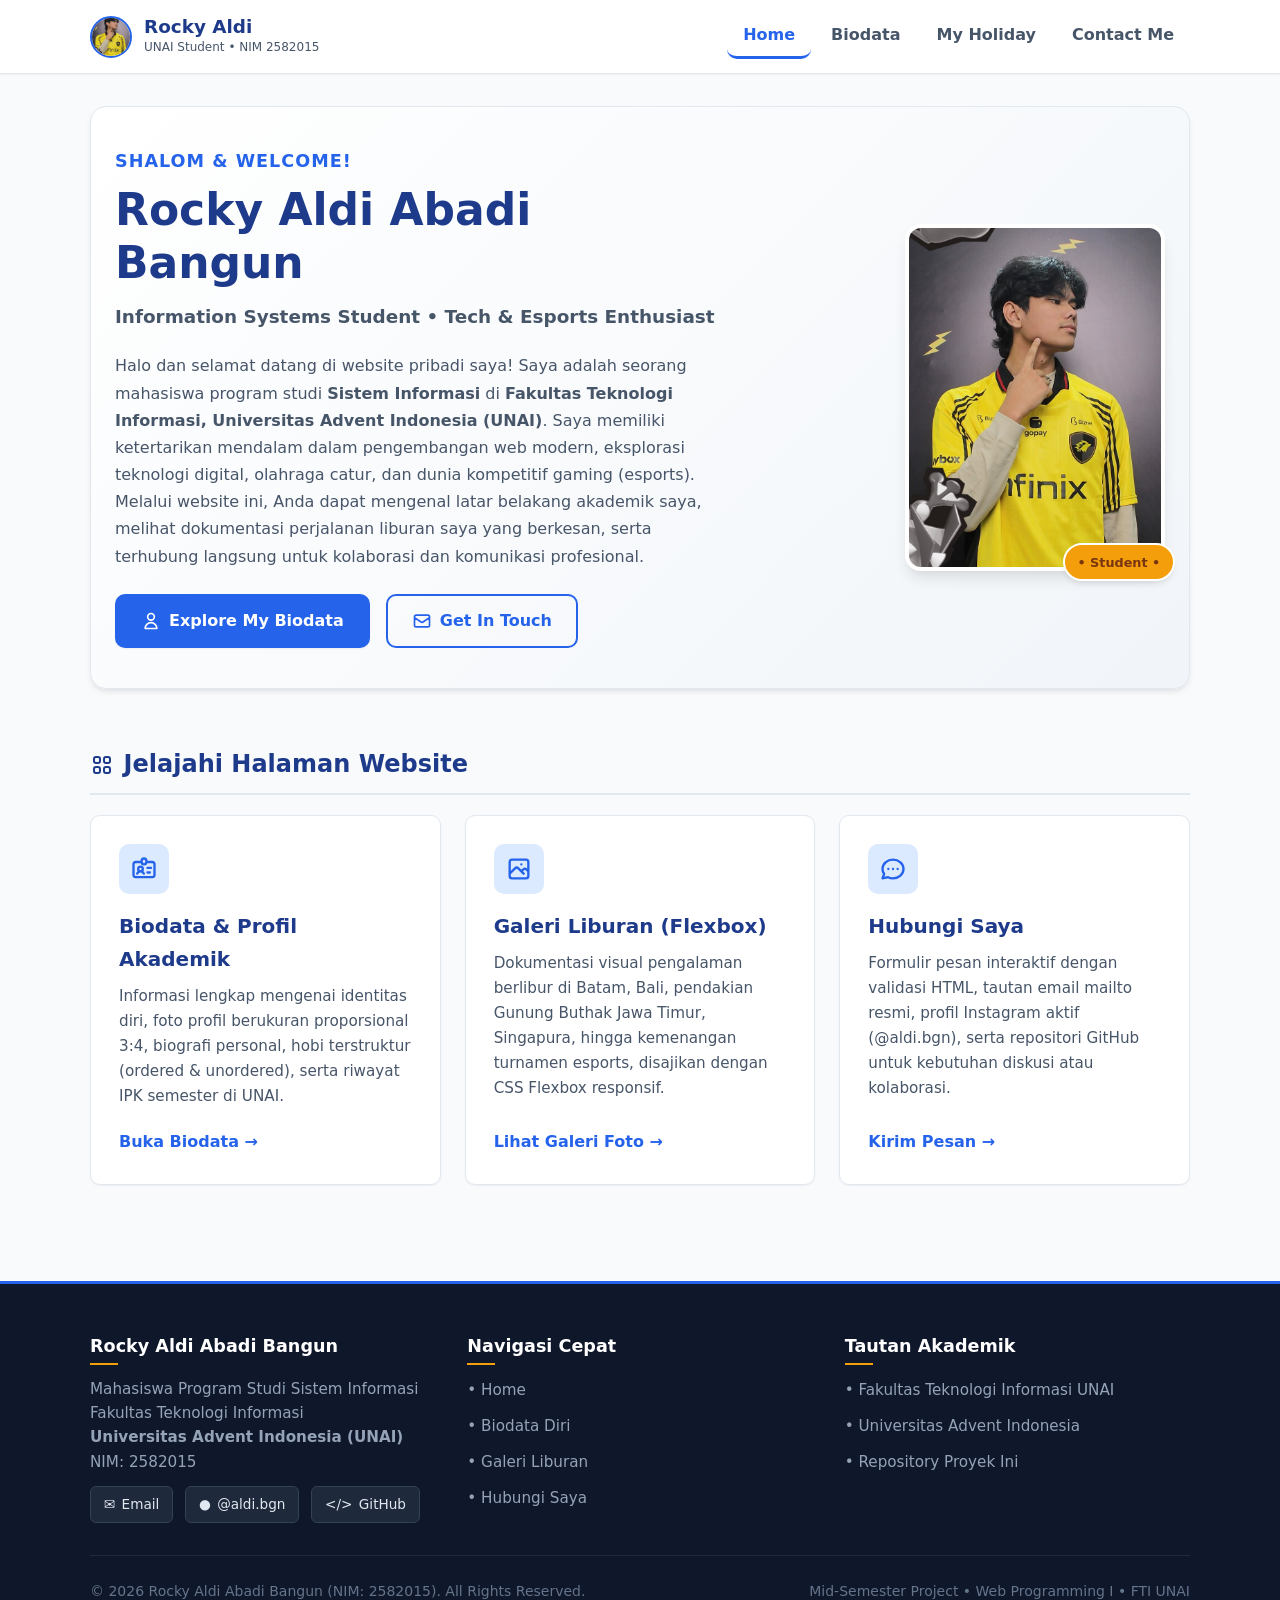
==== index.html @ b6abd3e4 "Complete Personal Responsive Website Mid-Semester Project" ====
<!DOCTYPE html>
<html lang="id">
<head>
  <meta charset="UTF-8">
  <meta name="viewport" content="width=device-width, initial-scale=1.0">
  <meta name="description" content="Personal Responsive Website of Rocky Aldi Abadi Bangun - Information Systems Student at Universitas Advent Indonesia (UNAI).">
  <meta name="author" content="Rocky Aldi Abadi Bangun">
  <title>Home | Rocky Aldi Abadi Bangun - Personal Website</title>
  <link rel="stylesheet" href="style.css">
</head>
<body>

  <!-- ======================================================================
       SITE HEADER & NAVIGATION (Consistent across all pages)
       ====================================================================== -->
  <header class="site-header">
    <div class="container header-inner">
      <a href="index.html" class="site-logo">
        <img src="images/profile.jpg" alt="Rocky Aldi Avatar" class="logo-avatar">
        <div class="logo-text">
          <span class="logo-name">Rocky Aldi</span>
          <span class="logo-tag">UNAI Student &bull; NIM 2582015</span>
        </div>
      </a>

      <!-- Mobile Navigation Hamburger Toggle -->
      <input type="checkbox" id="nav-toggle" class="nav-toggle-checkbox" aria-label="Toggle Navigation">
      <label for="nav-toggle" class="nav-toggle-label">
        <span></span>
        <span></span>
        <span></span>
      </label>

      <!-- Navigation Links -->
      <nav class="site-nav" aria-label="Main Navigation">
        <ul class="nav-list">
          <li><a href="index.html" class="nav-link active" aria-current="page">Home</a></li>
          <li><a href="biodata.html" class="nav-link">Biodata</a></li>
          <li><a href="myHoliday.html" class="nav-link">My Holiday</a></li>
          <li><a href="contact.html" class="nav-link">Contact Me</a></li>
        </ul>
      </nav>
    </div>
  </header>

  <!-- ======================================================================
       MAIN CONTENT: HOME PAGE
       ====================================================================== -->
  <main class="container">

    <!-- HERO SECTION -->
    <section class="hero-section" aria-label="Personal Introduction">
      <div class="hero-inner">
        
        <div class="hero-content">
          <p class="hero-greeting">Shalom &amp; Welcome!</p>
          <h1 class="hero-name">Rocky Aldi Abadi Bangun</h1>
          <p class="hero-subtitle">Information Systems Student &bull; Tech &amp; Esports Enthusiast</p>
          <p class="hero-desc">
            Halo dan selamat datang di website pribadi saya! Saya adalah seorang mahasiswa program studi
            <strong>Sistem Informasi</strong> di <strong>Fakultas Teknologi Informasi, Universitas Advent Indonesia (UNAI)</strong>. 
            Saya memiliki ketertarikan mendalam dalam pengembangan web modern, eksplorasi teknologi digital, 
            olahraga catur, dan dunia kompetitif gaming (esports). Melalui website ini, Anda dapat mengenal latar belakang akademik saya, 
            melihat dokumentasi perjalanan liburan saya yang berkesan, serta terhubung langsung untuk kolaborasi dan komunikasi profesional.
          </p>

          <!-- Call to Action Buttons -->
          <div class="btn-group">
            <a href="biodata.html" class="btn btn-primary">
              <svg width="20" height="20" fill="none" stroke="currentColor" viewBox="0 0 24 24" aria-hidden="true">
                <path stroke-linecap="round" stroke-linejoin="round" stroke-width="2" d="M16 7a4 4 0 11-8 0 4 4 0 018 0zM12 14a7 7 0 00-7 7h14a7 7 0 00-7-7z"></path>
              </svg>
              Explore My Biodata
            </a>
            <a href="contact.html" class="btn btn-secondary">
              <svg width="20" height="20" fill="none" stroke="currentColor" viewBox="0 0 24 24" aria-hidden="true">
                <path stroke-linecap="round" stroke-linejoin="round" stroke-width="2" d="M3 8l7.89 5.26a2 2 0 002.22 0L21 8M5 19h14a2 2 0 002-2V7a2 2 0 00-2-2H5a2 2 0 00-2 2v10a2 2 0 002 2z"></path>
              </svg>
              Get In Touch
            </a>
          </div>
        </div>

        <div class="hero-image-wrapper">
          <img src="images/profile.jpg" alt="Photograph of Rocky Aldi Abadi Bangun" class="hero-img">
          <span class="hero-badge-float">&bull; Student &bull;</span>
        </div>

      </div>
    </section>

    <!-- WEBSITE HIGHLIGHTS / EXPLORATION CARDS -->
    <section class="home-features" aria-label="Explore Website Sections">
      <h2 class="section-title">
        <svg width="24" height="24" fill="none" stroke="currentColor" viewBox="0 0 24 24" aria-hidden="true">
          <path stroke-linecap="round" stroke-linejoin="round" stroke-width="2" d="M4 6a2 2 0 012-2h2a2 2 0 012 2v2a2 2 0 01-2 2H6a2 2 0 01-2-2V6zM14 6a2 2 0 012-2h2a2 2 0 012 2v2a2 2 0 01-2 2h-2a2 2 0 01-2-2V6zM4 16a2 2 0 012-2h2a2 2 0 012 2v2a2 2 0 01-2 2H6a2 2 0 01-2-2v-2zM14 16a2 2 0 012-2h2a2 2 0 012 2v2a2 2 0 01-2 2h-2a2 2 0 01-2-2v-2z"></path>
        </svg>
        Jelajahi Halaman Website
      </h2>

      <div class="feature-grid">

        <!-- Card 1: Biodata -->
        <article class="feature-card">
          <div class="feature-icon" aria-hidden="true">
            <svg width="28" height="28" fill="none" stroke="currentColor" viewBox="0 0 24 24">
              <path stroke-linecap="round" stroke-linejoin="round" stroke-width="2" d="M10 6H5a2 2 0 00-2 2v9a2 2 0 002 2h14a2 2 0 002-2V8a2 2 0 00-2-2h-5m-4 0V5a2 2 0 114 0v1m-4 0a2 2 0 104 0m-5 8a2 2 0 100-4 2 2 0 000 4zm0 0c1.306 0 2.417.835 2.83 2M9 14a3.001 3.001 0 00-2.83 2M15 11h3m-3 4h2"></path>
            </svg>
          </div>
          <h3>Biodata &amp; Profil Akademik</h3>
          <p>
            Informasi lengkap mengenai identitas diri, foto profil berukuran proporsional 3:4, biografi personal,
            hobi terstruktur (ordered &amp; unordered), serta riwayat IPK semester di UNAI.
          </p>
          <a href="biodata.html" class="feature-link">
            Buka Biodata &rarr;
          </a>
        </article>

        <!-- Card 2: My Holiday -->
        <article class="feature-card">
          <div class="feature-icon" aria-hidden="true">
            <svg width="28" height="28" fill="none" stroke="currentColor" viewBox="0 0 24 24">
              <path stroke-linecap="round" stroke-linejoin="round" stroke-width="2" d="M4 16l4.586-4.586a2 2 0 012.828 0L16 16m-2-2l1.586-1.586a2 2 0 012.828 0L20 14m-6-6h.01M6 20h12a2 2 0 002-2V6a2 2 0 00-2-2H6a2 2 0 00-2 2v12a2 2 0 002 2z"></path>
            </svg>
          </div>
          <h3>Galeri Liburan (Flexbox)</h3>
          <p>
            Dokumentasi visual pengalaman berlibur di Batam, Bali, pendakian Gunung Buthak Jawa Timur, Singapura, hingga kemenangan turnamen esports, disajikan dengan CSS Flexbox responsif.
          </p>
          <a href="myHoliday.html" class="feature-link">
            Lihat Galeri Foto &rarr;
          </a>
        </article>

        <!-- Card 3: Contact Me -->
        <article class="feature-card">
          <div class="feature-icon" aria-hidden="true">
            <svg width="28" height="28" fill="none" stroke="currentColor" viewBox="0 0 24 24">
              <path stroke-linecap="round" stroke-linejoin="round" stroke-width="2" d="M8 12h.01M12 12h.01M16 12h.01M21 12c0 4.418-4.03 8-9 8a9.863 9.863 0 01-4.255-.949L3 20l1.395-3.72C3.512 15.042 3 13.574 3 12c0-4.418 4.03-8 9-8s9 3.582 9 8z"></path>
            </svg>
          </div>
          <h3>Hubungi Saya</h3>
          <p>
            Formulir pesan interaktif dengan validasi HTML, tautan email mailto resmi, profil Instagram aktif (@aldi.bgn), serta repositori GitHub untuk kebutuhan diskusi atau kolaborasi.
          </p>
          <a href="contact.html" class="feature-link">
            Kirim Pesan &rarr;
          </a>
        </article>

      </div>
    </section>

  </main>

  <!-- ======================================================================
       SITE FOOTER (Consistent across all pages)
       ====================================================================== -->
  <footer class="site-footer">
    <div class="container footer-inner">
      <div class="footer-grid">
        
        <div class="footer-col">
          <h3>Rocky Aldi Abadi Bangun</h3>
          <p>
            Mahasiswa Program Studi Sistem Informasi<br>
            Fakultas Teknologi Informasi<br>
            <strong>Universitas Advent Indonesia (UNAI)</strong><br>
            NIM: 2582015
          </p>
          <div class="footer-social-icons">
            <a href="mailto:2582015@unai.edu" class="social-badge" title="Send Email">
              <span>&#9993;</span> Email
            </a>
            <a href="https://www.instagram.com/aldi.bgn" target="_blank" rel="noopener noreferrer" class="social-badge" title="Instagram Profile">
              <span>&#9679;</span> @aldi.bgn
            </a>
            <a href="https://github.com/rockyajaokai" target="_blank" rel="noopener noreferrer" class="social-badge" title="GitHub Profile">
              <span>&lt;/&gt;</span> GitHub
            </a>
          </div>
        </div>

        <div class="footer-col">
          <h3>Navigasi Cepat</h3>
          <ul class="footer-links">
            <li><a href="index.html">&bull; Home</a></li>
            <li><a href="biodata.html">&bull; Biodata Diri</a></li>
            <li><a href="myHoliday.html">&bull; Galeri Liburan</a></li>
            <li><a href="contact.html">&bull; Hubungi Saya</a></li>
          </ul>
        </div>

        <div class="footer-col">
          <h3>Tautan Akademik</h3>
          <ul class="footer-links">
            <li><a href="https://fti.unai.edu" target="_blank" rel="noopener noreferrer">&bull; Fakultas Teknologi Informasi UNAI</a></li>
            <li><a href="https://unai.edu" target="_blank" rel="noopener noreferrer">&bull; Universitas Advent Indonesia</a></li>
            <li><a href="https://github.com/rockyajaokai/MyPersonal-Website" target="_blank" rel="noopener noreferrer">&bull; Repository Proyek Ini</a></li>
          </ul>
        </div>

      </div>

      <div class="footer-bottom">
        <p>&copy; 2026 Rocky Aldi Abadi Bangun (NIM: 2582015). All Rights Reserved.</p>
        <p>Mid-Semester Project &bull; Web Programming I &bull; FTI UNAI</p>
      </div>
    </div>
  </footer>

</body>
</html>
---- style.css ----
/* ==========================================================================
   PERSONAL RESPONSIVE WEBSITE - STYLESHEET
   Author: Rocky Aldi Abadi Bangun (NIM: 2582015)
   Institution: Fakultas Teknologi Informasi, Universitas Advent Indonesia
   Purpose: Mid-Semester Project - Web Programming I
   Architecture: Mobile-First, Semantic HTML5, Flexbox & CSS Grid
   ========================================================================== */

/* --------------------------------------------------------------------------
   1. CSS VARIABLES (DESIGN SYSTEM)
   -------------------------------------------------------------------------- */
:root {
  /* Color Palette */
  --primary-color: #1e3a8a;       /* Deep Royal Blue */
  --primary-hover: #172554;       /* Darker Blue */
  --accent-color: #2563eb;        /* Vibrant Electric Blue */
  --accent-light: #60a5fa;        /* Light Accent */
  --highlight-color: #f59e0b;     /* Warm Amber */
  --highlight-badge: #d97706;
  
  /* Neutral Colors */
  --text-primary: #0f172a;        /* Deep Slate 900 */
  --text-secondary: #475569;      /* Slate 600 */
  --text-light: #64748b;          /* Slate 500 */
  --text-white: #ffffff;
  
  /* Backgrounds */
  --bg-body: #f8fafc;             /* Slate 50 */
  --bg-card: #ffffff;             /* Pure White */
  --bg-card-alt: #f1f5f9;         /* Slate 100 */
  --bg-header: #ffffff;
  --bg-footer: #0f172a;           /* Deep Dark Slate */
  
  /* Borders & Shadows */
  --border-color: #e2e8f0;        /* Slate 200 */
  --border-color-focus: #3b82f6;
  --shadow-sm: 0 1px 2px 0 rgba(0, 0, 0, 0.05);
  --shadow-md: 0 4px 6px -1px rgba(0, 0, 0, 0.08), 0 2px 4px -2px rgba(0, 0, 0, 0.05);
  --shadow-lg: 0 10px 15px -3px rgba(0, 0, 0, 0.1), 0 4px 6px -4px rgba(0, 0, 0, 0.06);
  --shadow-hover: 0 20px 25px -5px rgba(0, 0, 0, 0.12), 0 8px 10px -6px rgba(0, 0, 0, 0.06);
  
  /* Spacing & Sizing */
  --container-max-width: 1140px;
  --radius-sm: 6px;
  --radius-md: 10px;
  --radius-lg: 16px;
  --radius-full: 9999px;
  --transition: all 0.25s ease-in-out;
  
  /* Typography */
  --font-family: system-ui, -apple-system, BlinkMacSystemFont, 'Segoe UI', Roboto, Oxygen, Ubuntu, Cantarell, 'Open Sans', 'Helvetica Neue', sans-serif;
}

/* --------------------------------------------------------------------------
   2. GLOBAL RESET & BASE STYLES
   -------------------------------------------------------------------------- */
*, *::before, *::after {
  box-sizing: border-box;
  margin: 0;
  padding: 0;
}

html {
  font-size: 16px;
  scroll-behavior: smooth;
  -webkit-text-size-adjust: 100%;
}

body {
  font-family: var(--font-family);
  color: var(--text-primary);
  background-color: var(--bg-body);
  line-height: 1.65;
  min-height: 100vh;
  display: flex;
  flex-direction: column;
}

img {
  max-width: 100%;
  height: auto;
  display: block;
}

a {
  color: var(--accent-color);
  text-decoration: none;
  transition: var(--transition);
}

a:hover {
  color: var(--primary-color);
  text-decoration: underline;
}

ul, ol {
  padding-left: 1.5rem;
}

/* --------------------------------------------------------------------------
   3. LAYOUT CONTAINER & UTILITIES
   -------------------------------------------------------------------------- */
.container {
  width: 100%;
  max-width: var(--container-max-width);
  margin-left: auto;
  margin-right: auto;
  padding-left: 1.25rem;
  padding-right: 1.25rem;
}

main {
  flex: 1 0 auto;
  padding-top: 2rem;
  padding-bottom: 4rem;
}

/* Page Headers */
.page-header {
  text-align: center;
  margin-bottom: 2.5rem;
}

.page-header h1 {
  font-size: 2rem;
  font-weight: 800;
  color: var(--primary-color);
  margin-bottom: 0.5rem;
}

.page-header .page-subtitle {
  font-size: 1.1rem;
  color: var(--text-secondary);
  max-width: 650px;
  margin: 0 auto;
}

.section-title {
  font-size: 1.5rem;
  font-weight: 700;
  color: var(--primary-color);
  margin-bottom: 1.25rem;
  display: flex;
  align-items: center;
  gap: 0.6rem;
  border-bottom: 2px solid var(--border-color);
  padding-bottom: 0.5rem;
}

/* Buttons */
.btn {
  display: inline-flex;
  align-items: center;
  justify-content: center;
  gap: 0.5rem;
  padding: 0.75rem 1.5rem;
  font-size: 1rem;
  font-weight: 600;
  border-radius: var(--radius-md);
  border: 2px solid transparent;
  cursor: pointer;
  transition: var(--transition);
  text-decoration: none;
  text-align: center;
}

.btn-primary {
  background-color: var(--accent-color);
  color: var(--text-white);
  box-shadow: var(--shadow-sm);
}

.btn-primary:hover {
  background-color: var(--primary-color);
  color: var(--text-white);
  text-decoration: none;
  transform: translateY(-2px);
  box-shadow: var(--shadow-md);
}

.btn-secondary {
  background-color: transparent;
  color: var(--accent-color);
  border-color: var(--accent-color);
}

.btn-secondary:hover {
  background-color: var(--accent-color);
  color: var(--text-white);
  text-decoration: none;
  transform: translateY(-2px);
}

.btn-group {
  display: flex;
  flex-wrap: wrap;
  gap: 1rem;
  margin-top: 1.5rem;
}

/* Badges */
.badge {
  display: inline-block;
  padding: 0.25rem 0.75rem;
  font-size: 0.85rem;
  font-weight: 600;
  border-radius: var(--radius-full);
  background-color: #dbeafe;
  color: var(--primary-color);
}

.badge-gold {
  background-color: #fef3c7;
  color: #92400e;
}

/* --------------------------------------------------------------------------
   4. HEADER & NAVIGATION (CONSISTENT ACROSS ALL PAGES)
   -------------------------------------------------------------------------- */
.site-header {
  background-color: var(--bg-header);
  border-bottom: 1px solid var(--border-color);
  box-shadow: var(--shadow-sm);
  position: sticky;
  top: 0;
  z-index: 1000;
  backdrop-filter: blur(8px);
}

.header-inner {
  display: flex;
  align-items: center;
  justify-content: space-between;
  padding-top: 0.875rem;
  padding-bottom: 0.875rem;
}

/* Logo */
.site-logo {
  display: flex;
  align-items: center;
  gap: 0.75rem;
  text-decoration: none;
  color: var(--text-primary);
}

.logo-avatar {
  width: 42px;
  height: 42px;
  border-radius: 50%;
  object-fit: cover;
  border: 2px solid var(--accent-color);
}

.logo-text {
  display: flex;
  flex-direction: column;
}

.logo-name {
  font-size: 1.15rem;
  font-weight: 800;
  color: var(--primary-color);
  line-height: 1.2;
}

.logo-tag {
  font-size: 0.75rem;
  color: var(--text-secondary);
  font-weight: 500;
}

/* Mobile Nav Toggle (CSS-only Hamburger) */
.nav-toggle-checkbox {
  display: none;
}

.nav-toggle-label {
  display: flex;
  flex-direction: column;
  justify-content: space-around;
  width: 30px;
  height: 24px;
  cursor: pointer;
  z-index: 1001;
}

.nav-toggle-label span {
  display: block;
  width: 100%;
  height: 3px;
  background-color: var(--primary-color);
  border-radius: 3px;
  transition: var(--transition);
}

/* Navigation Menu */
.site-nav {
  position: absolute;
  top: 100%;
  left: 0;
  right: 0;
  background-color: var(--bg-header);
  border-bottom: 1px solid var(--border-color);
  padding: 1rem 1.25rem;
  box-shadow: var(--shadow-md);
  display: none;
  flex-direction: column;
  gap: 0.5rem;
}

.nav-toggle-checkbox:checked ~ .site-nav {
  display: flex;
}

/* Hamburger animation */
.nav-toggle-checkbox:checked ~ .nav-toggle-label span:nth-child(1) {
  transform: rotate(45deg) translate(5px, 5px);
}
.nav-toggle-checkbox:checked ~ .nav-toggle-label span:nth-child(2) {
  opacity: 0;
}
.nav-toggle-checkbox:checked ~ .nav-toggle-label span:nth-child(3) {
  transform: rotate(-45deg) translate(6px, -6px);
}

.nav-list {
  list-style: none;
  padding: 0;
  margin: 0;
  display: flex;
  flex-direction: column;
  gap: 0.5rem;
}

.nav-link {
  display: block;
  padding: 0.6rem 1rem;
  font-size: 1rem;
  font-weight: 600;
  color: var(--text-secondary);
  border-radius: var(--radius-md);
  transition: var(--transition);
  text-decoration: none;
}

.nav-link:hover {
  background-color: var(--bg-card-alt);
  color: var(--accent-color);
  text-decoration: none;
}

.nav-link.active {
  background-color: #eff6ff;
  color: var(--accent-color);
  font-weight: 700;
  border-left: 4px solid var(--accent-color);
}

/* --------------------------------------------------------------------------
   5. FOOTER (CONSISTENT ACROSS ALL PAGES)
   -------------------------------------------------------------------------- */
.site-footer {
  background-color: var(--bg-footer);
  color: #cbd5e1;
  padding-top: 3rem;
  padding-bottom: 2rem;
  margin-top: auto;
  border-top: 3px solid var(--accent-color);
}

.footer-inner {
  display: flex;
  flex-direction: column;
  gap: 2rem;
}

.footer-grid {
  display: flex;
  flex-direction: column;
  gap: 2rem;
}

.footer-col h3 {
  color: var(--text-white);
  font-size: 1.1rem;
  margin-bottom: 1rem;
  position: relative;
  display: inline-block;
}

.footer-col h3::after {
  content: '';
  position: absolute;
  left: 0;
  bottom: -4px;
  width: 28px;
  height: 2px;
  background-color: var(--highlight-color);
}

.footer-col p {
  color: #94a3b8;
  font-size: 0.95rem;
  line-height: 1.6;
}

.footer-links {
  list-style: none;
  padding: 0;
  margin: 0;
  display: flex;
  flex-direction: column;
  gap: 0.6rem;
}

.footer-links a {
  color: #94a3b8;
  font-size: 0.95rem;
  transition: var(--transition);
  text-decoration: none;
  display: inline-flex;
  align-items: center;
  gap: 0.5rem;
}

.footer-links a:hover {
  color: var(--text-white);
  transform: translateX(4px);
  text-decoration: none;
}

.footer-social-icons {
  display: flex;
  gap: 0.75rem;
  margin-top: 0.75rem;
}

.social-badge {
  display: inline-flex;
  align-items: center;
  gap: 0.4rem;
  padding: 0.4rem 0.8rem;
  background-color: #1e293b;
  color: #e2e8f0;
  border-radius: var(--radius-sm);
  font-size: 0.85rem;
  border: 1px solid #334155;
  transition: var(--transition);
}

.social-badge:hover {
  background-color: var(--accent-color);
  color: var(--text-white);
  border-color: var(--accent-color);
  text-decoration: none;
  transform: translateY(-2px);
}

.footer-bottom {
  border-top: 1px solid #1e293b;
  padding-top: 1.5rem;
  text-align: center;
  font-size: 0.875rem;
  color: #64748b;
  display: flex;
  flex-direction: column;
  gap: 0.5rem;
}

/* --------------------------------------------------------------------------
   6. PAGE 1: HOME PAGE (index.html)
   -------------------------------------------------------------------------- */
.hero-section {
  background: linear-gradient(135deg, #ffffff 0%, #f1f5f9 100%);
  border-radius: var(--radius-lg);
  border: 1px solid var(--border-color);
  padding: 2.5rem 1.5rem;
  box-shadow: var(--shadow-md);
  margin-bottom: 3.5rem;
}

.hero-inner {
  display: flex;
  flex-direction: column;
  align-items: center;
  gap: 2rem;
  text-align: center;
}

.hero-image-wrapper {
  position: relative;
  max-width: 260px;
  width: 100%;
}

.hero-img {
  width: 100%;
  aspect-ratio: 3 / 4;
  object-fit: cover;
  border-radius: var(--radius-lg);
  box-shadow: var(--shadow-lg);
  border: 4px solid var(--bg-card);
  transition: var(--transition);
}

.hero-img:hover {
  transform: scale(1.02);
}

.hero-badge-float {
  position: absolute;
  bottom: -10px;
  right: -10px;
  background-color: var(--highlight-color);
  color: #78350f;
  font-weight: 700;
  font-size: 0.8rem;
  padding: 0.4rem 0.8rem;
  border-radius: var(--radius-full);
  box-shadow: var(--shadow-md);
  border: 2px solid #ffffff;
}

.hero-content {
  max-width: 600px;
}

.hero-greeting {
  font-size: 1.1rem;
  font-weight: 600;
  color: var(--accent-color);
  text-transform: uppercase;
  letter-spacing: 1px;
  margin-bottom: 0.5rem;
}

.hero-name {
  font-size: 2.25rem;
  font-weight: 900;
  color: var(--primary-color);
  line-height: 1.2;
  margin-bottom: 0.75rem;
}

.hero-subtitle {
  font-size: 1.15rem;
  color: var(--text-secondary);
  font-weight: 600;
  margin-bottom: 1.25rem;
}

.hero-desc {
  font-size: 1rem;
  color: var(--text-secondary);
  margin-bottom: 1.5rem;
  line-height: 1.7;
}

/* Home Feature Cards Grid */
.home-features {
  margin-bottom: 2rem;
}

.feature-grid {
  display: grid;
  grid-template-columns: 1fr;
  gap: 1.5rem;
}

.feature-card {
  background-color: var(--bg-card);
  border: 1px solid var(--border-color);
  border-radius: var(--radius-md);
  padding: 1.75rem;
  box-shadow: var(--shadow-sm);
  transition: var(--transition);
  display: flex;
  flex-direction: column;
}

.feature-card:hover {
  transform: translateY(-4px);
  box-shadow: var(--shadow-hover);
  border-color: var(--accent-light);
}

.feature-icon {
  width: 50px;
  height: 50px;
  border-radius: var(--radius-md);
  background-color: #dbeafe;
  color: var(--accent-color);
  display: flex;
  align-items: center;
  justify-content: center;
  font-size: 1.5rem;
  margin-bottom: 1rem;
}

.feature-card h3 {
  font-size: 1.25rem;
  color: var(--primary-color);
  margin-bottom: 0.5rem;
}

.feature-card p {
  color: var(--text-secondary);
  font-size: 0.95rem;
  margin-bottom: 1.25rem;
  flex-grow: 1;
}

.feature-link {
  font-weight: 600;
  display: inline-flex;
  align-items: center;
  gap: 0.4rem;
}

/* --------------------------------------------------------------------------
   7. PAGE 2: BIODATA PAGE (biodata.html)
   -------------------------------------------------------------------------- */
.biodata-section {
  margin-bottom: 3rem;
}

/* Profile Card - Flexbox / Grid */
.profile-card {
  background-color: var(--bg-card);
  border: 1px solid var(--border-color);
  border-radius: var(--radius-lg);
  padding: 2rem 1.5rem;
  box-shadow: var(--shadow-md);
  display: flex;
  flex-direction: column;
  align-items: center;
  gap: 2rem;
  margin-bottom: 2.5rem;
}

.profile-photo-container {
  display: flex;
  flex-direction: column;
  align-items: center;
  gap: 0.75rem;
}

/* Strict requirement: 3:4 aspect ratio, max width 200px, responsive */
.profile-photo {
  width: 100%;
  max-width: 200px;
  aspect-ratio: 3 / 4;
  object-fit: cover;
  border-radius: var(--radius-md);
  border: 4px solid var(--border-color);
  box-shadow: var(--shadow-md);
  transition: var(--transition);
}

.profile-photo:hover {
  transform: scale(1.03);
  border-color: var(--accent-color);
}

.photo-caption {
  font-size: 0.85rem;
  color: var(--text-light);
  font-style: italic;
  text-align: center;
}

.profile-info {
  width: 100%;
}

.profile-info h2 {
  font-size: 1.75rem;
  color: var(--primary-color);
  margin-bottom: 0.5rem;
}

.info-table {
  width: 100%;
  border-collapse: collapse;
  margin: 1.25rem 0;
}

.info-table tr {
  border-bottom: 1px solid var(--border-color);
}

.info-table tr:last-child {
  border-bottom: none;
}

.info-table th {
  text-align: left;
  padding: 0.6rem 0.5rem 0.6rem 0;
  color: var(--text-secondary);
  font-weight: 600;
  width: 38%;
  font-size: 0.95rem;
}

.info-table td {
  padding: 0.6rem 0;
  color: var(--text-primary);
  font-weight: 500;
  font-size: 0.95rem;
}

/* Biography Card */
.bio-card {
  background-color: var(--bg-card);
  border: 1px solid var(--border-color);
  border-radius: var(--radius-md);
  padding: 2rem;
  box-shadow: var(--shadow-sm);
  margin-bottom: 2.5rem;
}

.bio-card p {
  color: var(--text-secondary);
  line-height: 1.8;
  margin-bottom: 1rem;
}

.bio-card p:last-child {
  margin-bottom: 0;
}

/* Hobbies & Interests - Grid of 2 columns */
.hobbies-grid {
  display: grid;
  grid-template-columns: 1fr;
  gap: 1.5rem;
  margin-bottom: 2.5rem;
}

.hobby-card {
  background-color: var(--bg-card);
  border: 1px solid var(--border-color);
  border-radius: var(--radius-md);
  padding: 1.75rem;
  box-shadow: var(--shadow-sm);
}

.hobby-card h3 {
  font-size: 1.2rem;
  color: var(--primary-color);
  margin-bottom: 0.75rem;
  display: flex;
  align-items: center;
  gap: 0.5rem;
}

.hobby-card p.intro {
  font-size: 0.9rem;
  color: var(--text-light);
  margin-bottom: 1rem;
}

/* Ordered List Styling */
.hobby-card ol {
  padding-left: 1.25rem;
}

.hobby-card ol li {
  margin-bottom: 0.75rem;
  color: var(--text-secondary);
  padding-left: 0.25rem;
}

.hobby-card ol li strong {
  color: var(--text-primary);
}

/* Unordered List Styling */
.hobby-card ul {
  list-style-type: square;
  padding-left: 1.25rem;
}

.hobby-card ul li {
  margin-bottom: 0.75rem;
  color: var(--text-secondary);
  padding-left: 0.25rem;
}

.hobby-card ul li strong {
  color: var(--text-primary);
}

/* Academic Table */
.academic-section {
  background-color: var(--bg-card);
  border: 1px solid var(--border-color);
  border-radius: var(--radius-md);
  padding: 1.75rem;
  box-shadow: var(--shadow-sm);
}

.table-responsive {
  width: 100%;
  overflow-x: auto;
  -webkit-overflow-scrolling: touch;
  margin-top: 1rem;
}

.academic-table {
  width: 100%;
  border-collapse: collapse;
  text-align: left;
  font-size: 0.95rem;
}

.academic-table thead {
  background: linear-gradient(135deg, var(--primary-color) 0%, #1e40af 100%);
  color: var(--text-white);
}

.academic-table th {
  padding: 0.85rem 1rem;
  font-weight: 700;
  text-transform: uppercase;
  font-size: 0.8rem;
  letter-spacing: 0.5px;
}

.academic-table td {
  padding: 0.85rem 1rem;
  border-bottom: 1px solid var(--border-color);
  color: var(--text-secondary);
}

.academic-table tbody tr:nth-child(even) {
  background-color: var(--bg-card-alt);
}

.academic-table tbody tr:hover {
  background-color: #f0fdf4;
}

.academic-table .gpa-badge {
  display: inline-block;
  padding: 0.25rem 0.6rem;
  background-color: #dcfce7;
  color: #15803d;
  font-weight: 700;
  border-radius: var(--radius-sm);
}

.table-note {
  font-size: 0.85rem;
  color: var(--text-light);
  margin-top: 0.75rem;
  font-style: italic;
}

/* --------------------------------------------------------------------------
   8. PAGE 3: MY HOLIDAY PAGE (myHoliday.html)
   -------------------------------------------------------------------------- */
.holiday-intro-card {
  background: linear-gradient(135deg, #eff6ff 0%, #ffffff 100%);
  border-left: 5px solid var(--accent-color);
  border-radius: var(--radius-md);
  padding: 1.75rem;
  box-shadow: var(--shadow-sm);
  margin-bottom: 2.5rem;
}

.holiday-intro-card p {
  color: var(--text-secondary);
  font-size: 1.05rem;
  line-height: 1.75;
}

/* MANDATORY CSS FLEXBOX GALLERY
   Requirements:
   - display: flex
   - flex-wrap
   - justify-content
   - align-items
   - gap
   - minimum 7 photos (we have 10)
   - responsive
   - object-fit
   - captions (<figure> and <figcaption>)
   - descriptive alt attributes
*/
.gallery-flex-container {
  display: flex;
  flex-wrap: wrap;
  justify-content: center;
  align-items: stretch;
  gap: 1.75rem;
}

.gallery-card {
  flex: 1 1 100%;
  max-width: 100%;
  background-color: var(--bg-card);
  border: 1px solid var(--border-color);
  border-radius: var(--radius-lg);
  overflow: hidden;
  box-shadow: var(--shadow-sm);
  display: flex;
  flex-direction: column;
  transition: var(--transition);
  margin: 0;
}

.gallery-card:hover {
  transform: translateY(-6px);
  box-shadow: var(--shadow-hover);
  border-color: var(--accent-light);
}

.gallery-image-wrapper {
  position: relative;
  overflow: hidden;
  background-color: #0f172a;
}

.gallery-img {
  width: 100%;
  height: 250px;
  object-fit: cover;
  transition: transform 0.4s ease;
}

.gallery-card:hover .gallery-img {
  transform: scale(1.05);
}

.gallery-number-tag {
  position: absolute;
  top: 12px;
  left: 12px;
  background-color: rgba(15, 23, 42, 0.85);
  color: var(--text-white);
  font-size: 0.75rem;
  font-weight: 700;
  padding: 0.25rem 0.65rem;
  border-radius: var(--radius-full);
  backdrop-filter: blur(4px);
  letter-spacing: 0.5px;
}

.gallery-caption {
  padding: 1.25rem;
  display: flex;
  flex-direction: column;
  flex-grow: 1;
}

.gallery-caption .location-tag {
  font-size: 0.8rem;
  font-weight: 700;
  color: var(--accent-color);
  text-transform: uppercase;
  letter-spacing: 0.5px;
  margin-bottom: 0.35rem;
  display: flex;
  align-items: center;
  gap: 0.3rem;
}

.gallery-caption .caption-title {
  font-size: 1.1rem;
  font-weight: 700;
  color: var(--primary-color);
  margin-bottom: 0.5rem;
  line-height: 1.35;
}

.gallery-caption .caption-desc {
  font-size: 0.925rem;
  color: var(--text-secondary);
  line-height: 1.55;
  flex-grow: 1;
}

/* --------------------------------------------------------------------------
   9. PAGE 4: CONTACT ME PAGE (contact.html)
   -------------------------------------------------------------------------- */
.contact-intro-card {
  background: linear-gradient(135deg, #ffffff 0%, #f1f5f9 100%);
  border-radius: var(--radius-md);
  border: 1px solid var(--border-color);
  padding: 1.75rem;
  margin-bottom: 2.5rem;
  text-align: center;
}

.contact-intro-card p {
  color: var(--text-secondary);
  font-size: 1.05rem;
  max-width: 700px;
  margin: 0 auto;
}

.contact-grid {
  display: grid;
  grid-template-columns: 1fr;
  gap: 2rem;
}

/* Contact Info Aside */
.contact-info-card {
  background-color: var(--bg-card);
  border: 1px solid var(--border-color);
  border-radius: var(--radius-lg);
  padding: 2rem;
  box-shadow: var(--shadow-sm);
  display: flex;
  flex-direction: column;
  gap: 1.5rem;
}

.contact-info-card h3 {
  font-size: 1.35rem;
  color: var(--primary-color);
  margin-bottom: 0.5rem;
}

.contact-methods {
  display: flex;
  flex-direction: column;
  gap: 1.25rem;
}

.contact-item {
  display: flex;
  align-items: flex-start;
  gap: 1rem;
}

.contact-item-icon {
  width: 44px;
  height: 44px;
  border-radius: var(--radius-md);
  background-color: #eff6ff;
  color: var(--accent-color);
  display: flex;
  align-items: center;
  justify-content: center;
  font-size: 1.25rem;
  flex-shrink: 0;
}

.contact-item-details {
  display: flex;
  flex-direction: column;
}

.contact-item-details .label {
  font-size: 0.8rem;
  text-transform: uppercase;
  color: var(--text-light);
  font-weight: 700;
  letter-spacing: 0.5px;
}

.contact-item-details .value {
  font-size: 1rem;
  font-weight: 600;
  color: var(--text-primary);
  word-break: break-all;
}

/* Contact Form */
.contact-form-card {
  background-color: var(--bg-card);
  border: 1px solid var(--border-color);
  border-radius: var(--radius-lg);
  padding: 2rem;
  box-shadow: var(--shadow-md);
}

.contact-form-card h3 {
  font-size: 1.35rem;
  color: var(--primary-color);
  margin-bottom: 0.5rem;
}

.contact-form-card p.form-subtitle {
  font-size: 0.9rem;
  color: var(--text-secondary);
  margin-bottom: 1.5rem;
}

.contact-form {
  display: flex;
  flex-direction: column;
  gap: 1.25rem;
}

.form-group {
  display: flex;
  flex-direction: column;
  gap: 0.4rem;
}

.form-group label {
  font-size: 0.925rem;
  font-weight: 600;
  color: var(--text-primary);
}

.form-group label .required {
  color: #ef4444;
  margin-left: 2px;
}

.form-control {
  width: 100%;
  padding: 0.75rem 1rem;
  font-size: 0.95rem;
  font-family: inherit;
  color: var(--text-primary);
  background-color: var(--bg-body);
  border: 1.5px solid var(--border-color);
  border-radius: var(--radius-sm);
  transition: var(--transition);
}

.form-control:focus {
  outline: none;
  background-color: var(--bg-card);
  border-color: var(--border-color-focus);
  box-shadow: 0 0 0 3px rgba(37, 99, 235, 0.15);
}

textarea.form-control {
  resize: vertical;
  min-height: 120px;
}

/* --------------------------------------------------------------------------
   10. RESPONSIVE DESIGN - MEDIA QUERIES (MOBILE-FIRST)
   -------------------------------------------------------------------------- */

/* Tablet (min-width: 640px) */
@media (min-width: 640px) {
  .hero-inner {
    flex-direction: row;
    text-align: left;
    justify-content: space-between;
  }
  
  .hero-content {
    order: 1;
  }
  
  .hero-image-wrapper {
    order: 2;
  }
  
  .hero-content .btn-group {
    justify-content: flex-start;
  }
  
  .feature-grid {
    grid-template-columns: repeat(2, 1fr);
  }
  
  .profile-card {
    flex-direction: row;
    align-items: flex-start;
  }
  
  .profile-photo-container {
    flex-shrink: 0;
  }
  
  .hobbies-grid {
    grid-template-columns: repeat(2, 1fr);
  }
  
  .gallery-card {
    flex: 1 1 calc(50% - 1.75rem);
    max-width: calc(50% - 0.875rem);
  }
  
  .footer-grid {
    flex-direction: row;
    flex-wrap: wrap;
    justify-content: space-between;
  }
  
  .footer-col {
    flex: 1 1 40%;
  }
  
  .footer-bottom {
    flex-direction: row;
    justify-content: space-between;
  }
}

/* Desktop (min-width: 860px) */
@media (min-width: 860px) {
  /* Desktop Navigation */
  .nav-toggle-label {
    display: none;
  }
  
  .site-nav {
    position: static;
    display: block !important;
    padding: 0;
    background: transparent;
    border: none;
    box-shadow: none;
  }
  
  .nav-list {
    flex-direction: row;
    gap: 0.25rem;
  }
  
  .nav-link {
    padding: 0.5rem 1rem;
  }
  
  .nav-link.active {
    border-left: none;
    border-bottom: 3px solid var(--accent-color);
    background-color: transparent;
  }
  
  .feature-grid {
    grid-template-columns: repeat(3, 1fr);
  }
  
  .gallery-card {
    flex: 1 1 calc(33.333% - 1.75rem);
    max-width: calc(33.333% - 1.17rem);
  }
  
  .contact-grid {
    grid-template-columns: 1fr 1.4fr;
    align-items: start;
  }
  
  .footer-grid {
    flex-direction: row;
    justify-content: space-between;
  }
  
  .footer-col {
    flex: 1;
  }
}

/* Large Desktop (min-width: 1024px) */
@media (min-width: 1024px) {
  .page-header h1 {
    font-size: 2.5rem;
  }
  
  .hero-name {
    font-size: 2.75rem;
  }
}
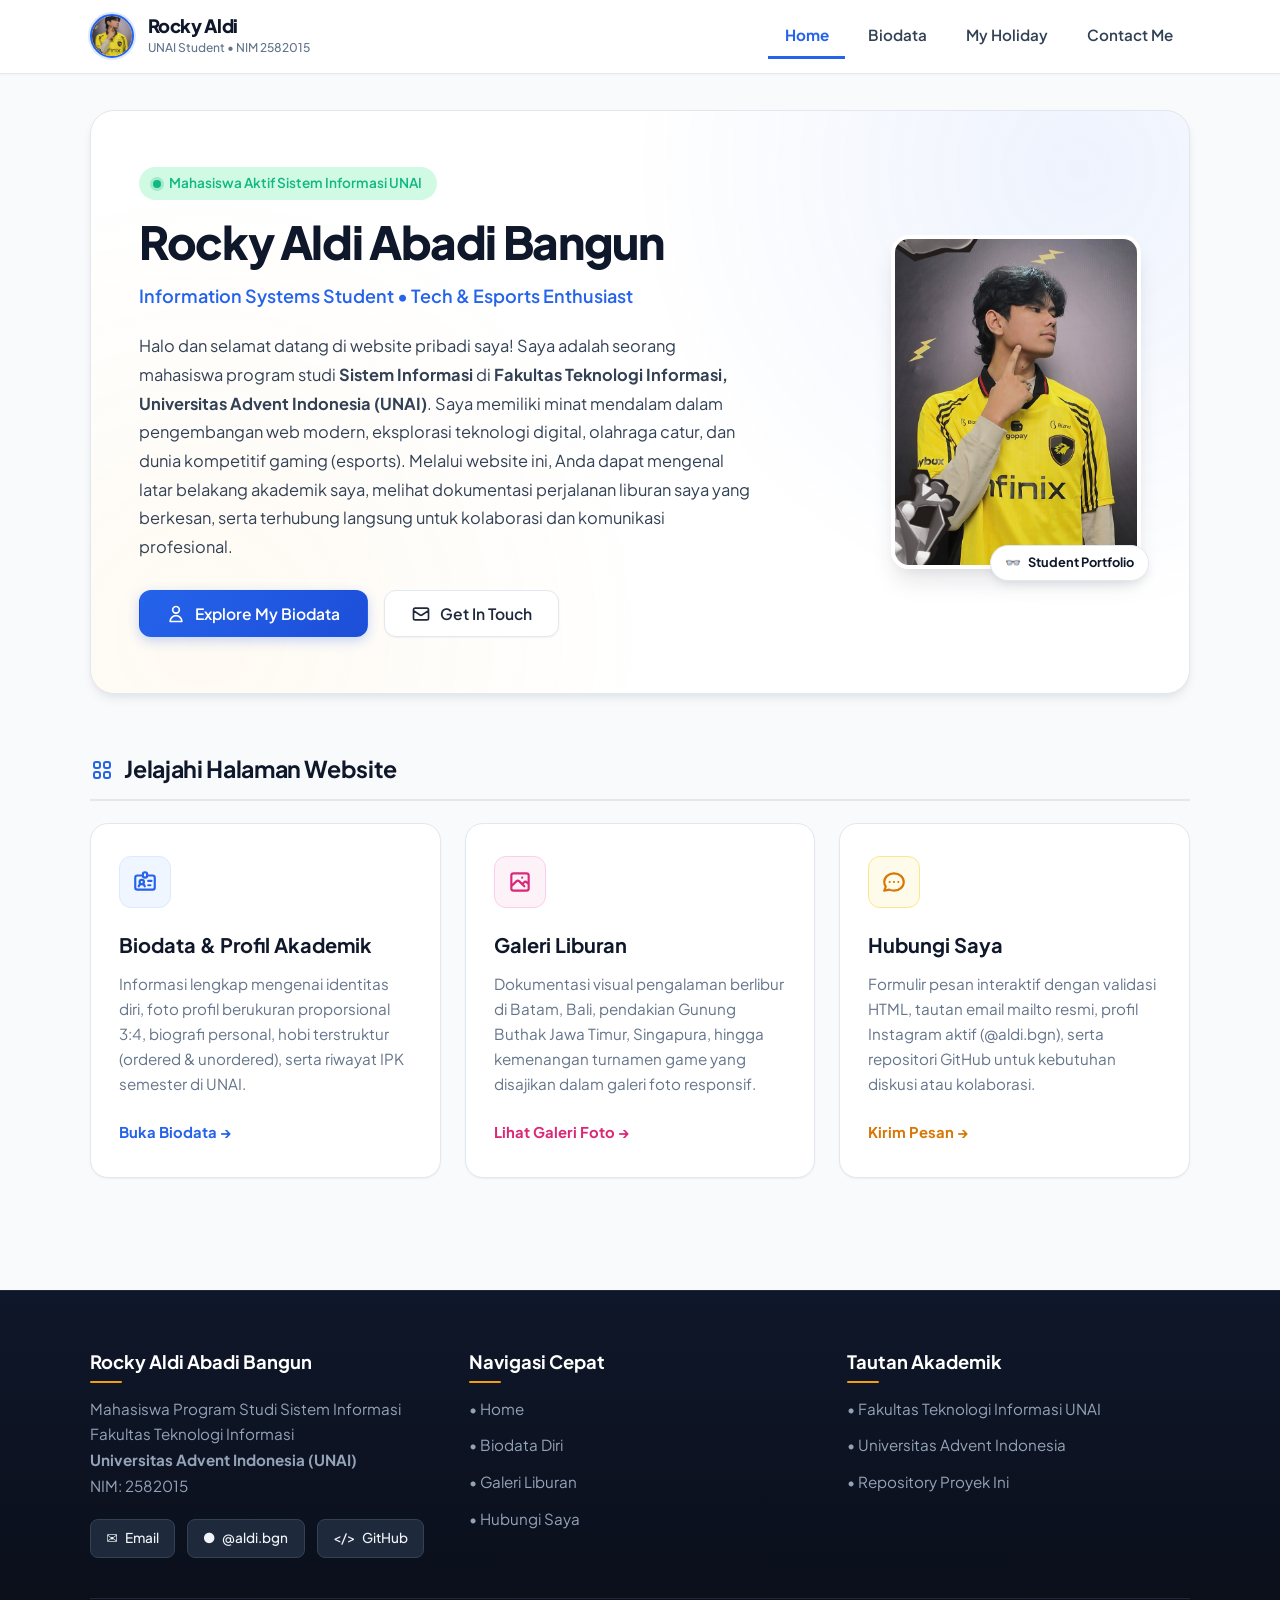
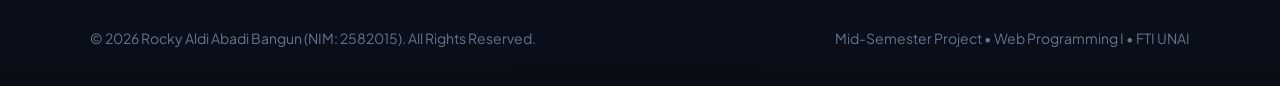
==== commit f61bfeba: "Enhance UI/UX design, remove Foto tags and technical flexbox texts" ====
--- a/index.html
+++ b/index.html
@@ -53,13 +53,16 @@
       <div class="hero-inner">
         
         <div class="hero-content">
-          <p class="hero-greeting">Shalom &amp; Welcome!</p>
+          <div class="status-pill" style="margin-bottom: 1rem;">
+            <span class="status-dot"></span>
+            Mahasiswa Aktif Sistem Informasi UNAI
+          </div>
           <h1 class="hero-name">Rocky Aldi Abadi Bangun</h1>
           <p class="hero-subtitle">Information Systems Student &bull; Tech &amp; Esports Enthusiast</p>
           <p class="hero-desc">
             Halo dan selamat datang di website pribadi saya! Saya adalah seorang mahasiswa program studi
             <strong>Sistem Informasi</strong> di <strong>Fakultas Teknologi Informasi, Universitas Advent Indonesia (UNAI)</strong>. 
-            Saya memiliki ketertarikan mendalam dalam pengembangan web modern, eksplorasi teknologi digital, 
+            Saya memiliki minat mendalam dalam pengembangan web modern, eksplorasi teknologi digital, 
             olahraga catur, dan dunia kompetitif gaming (esports). Melalui website ini, Anda dapat mengenal latar belakang akademik saya, 
             melihat dokumentasi perjalanan liburan saya yang berkesan, serta terhubung langsung untuk kolaborasi dan komunikasi profesional.
           </p>
@@ -83,7 +86,9 @@
 
         <div class="hero-image-wrapper">
           <img src="images/profile.jpg" alt="Photograph of Rocky Aldi Abadi Bangun" class="hero-img">
-          <span class="hero-badge-float">&bull; Student &bull;</span>
+          <div class="hero-badge-float">
+            <span>&#128083;</span> Student Portfolio
+          </div>
         </div>
 
       </div>
@@ -103,7 +108,7 @@
         <!-- Card 1: Biodata -->
         <article class="feature-card">
           <div class="feature-icon" aria-hidden="true">
-            <svg width="28" height="28" fill="none" stroke="currentColor" viewBox="0 0 24 24">
+            <svg width="26" height="26" fill="none" stroke="currentColor" viewBox="0 0 24 24">
               <path stroke-linecap="round" stroke-linejoin="round" stroke-width="2" d="M10 6H5a2 2 0 00-2 2v9a2 2 0 002 2h14a2 2 0 002-2V8a2 2 0 00-2-2h-5m-4 0V5a2 2 0 114 0v1m-4 0a2 2 0 104 0m-5 8a2 2 0 100-4 2 2 0 000 4zm0 0c1.306 0 2.417.835 2.83 2M9 14a3.001 3.001 0 00-2.83 2M15 11h3m-3 4h2"></path>
             </svg>
           </div>
@@ -119,24 +124,24 @@
 
         <!-- Card 2: My Holiday -->
         <article class="feature-card">
-          <div class="feature-icon" aria-hidden="true">
-            <svg width="28" height="28" fill="none" stroke="currentColor" viewBox="0 0 24 24">
+          <div class="feature-icon" aria-hidden="true" style="background: #fdf2f8; color: #db2777; border-color: #fbcfe8;">
+            <svg width="26" height="26" fill="none" stroke="currentColor" viewBox="0 0 24 24">
               <path stroke-linecap="round" stroke-linejoin="round" stroke-width="2" d="M4 16l4.586-4.586a2 2 0 012.828 0L16 16m-2-2l1.586-1.586a2 2 0 012.828 0L20 14m-6-6h.01M6 20h12a2 2 0 002-2V6a2 2 0 00-2-2H6a2 2 0 00-2 2v12a2 2 0 002 2z"></path>
             </svg>
           </div>
-          <h3>Galeri Liburan (Flexbox)</h3>
-          <p>
-            Dokumentasi visual pengalaman berlibur di Batam, Bali, pendakian Gunung Buthak Jawa Timur, Singapura, hingga kemenangan turnamen esports, disajikan dengan CSS Flexbox responsif.
-          </p>
-          <a href="myHoliday.html" class="feature-link">
+          <h3>Galeri Liburan</h3>
+          <p>
+            Dokumentasi visual pengalaman berlibur di Batam, Bali, pendakian Gunung Buthak Jawa Timur, Singapura, hingga kemenangan turnamen game yang disajikan dalam galeri foto responsif.
+          </p>
+          <a href="myHoliday.html" class="feature-link" style="color: #db2777;">
             Lihat Galeri Foto &rarr;
           </a>
         </article>
 
         <!-- Card 3: Contact Me -->
         <article class="feature-card">
-          <div class="feature-icon" aria-hidden="true">
-            <svg width="28" height="28" fill="none" stroke="currentColor" viewBox="0 0 24 24">
+          <div class="feature-icon" aria-hidden="true" style="background: #fffbeb; color: #d97706; border-color: #fde68a;">
+            <svg width="26" height="26" fill="none" stroke="currentColor" viewBox="0 0 24 24">
               <path stroke-linecap="round" stroke-linejoin="round" stroke-width="2" d="M8 12h.01M12 12h.01M16 12h.01M21 12c0 4.418-4.03 8-9 8a9.863 9.863 0 01-4.255-.949L3 20l1.395-3.72C3.512 15.042 3 13.574 3 12c0-4.418 4.03-8 9-8s9 3.582 9 8z"></path>
             </svg>
           </div>
@@ -144,7 +149,7 @@
           <p>
             Formulir pesan interaktif dengan validasi HTML, tautan email mailto resmi, profil Instagram aktif (@aldi.bgn), serta repositori GitHub untuk kebutuhan diskusi atau kolaborasi.
           </p>
-          <a href="contact.html" class="feature-link">
+          <a href="contact.html" class="feature-link" style="color: #d97706;">
             Kirim Pesan &rarr;
           </a>
         </article>
--- a/style.css
+++ b/style.css
@@ -1,58 +1,68 @@
 /* ==========================================================================
-   PERSONAL RESPONSIVE WEBSITE - STYLESHEET
+   PERSONAL RESPONSIVE WEBSITE - PREMIUM STYLESHEET
    Author: Rocky Aldi Abadi Bangun (NIM: 2582015)
    Institution: Fakultas Teknologi Informasi, Universitas Advent Indonesia
-   Purpose: Mid-Semester Project - Web Programming I
    Architecture: Mobile-First, Semantic HTML5, Flexbox & CSS Grid
    ========================================================================== */
 
+@import url('https://fonts.googleapis.com/css2?family=Plus+Jakarta+Sans:wght@300;400;500;600;700;800&display=swap');
+
 /* --------------------------------------------------------------------------
-   1. CSS VARIABLES (DESIGN SYSTEM)
+   1. DESIGN TOKENS (CSS VARIABLES)
    -------------------------------------------------------------------------- */
 :root {
-  /* Color Palette */
-  --primary-color: #1e3a8a;       /* Deep Royal Blue */
-  --primary-hover: #172554;       /* Darker Blue */
-  --accent-color: #2563eb;        /* Vibrant Electric Blue */
-  --accent-light: #60a5fa;        /* Light Accent */
-  --highlight-color: #f59e0b;     /* Warm Amber */
-  --highlight-badge: #d97706;
-  
-  /* Neutral Colors */
-  --text-primary: #0f172a;        /* Deep Slate 900 */
-  --text-secondary: #475569;      /* Slate 600 */
-  --text-light: #64748b;          /* Slate 500 */
-  --text-white: #ffffff;
-  
-  /* Backgrounds */
-  --bg-body: #f8fafc;             /* Slate 50 */
-  --bg-card: #ffffff;             /* Pure White */
-  --bg-card-alt: #f1f5f9;         /* Slate 100 */
-  --bg-header: #ffffff;
-  --bg-footer: #0f172a;           /* Deep Dark Slate */
-  
-  /* Borders & Shadows */
-  --border-color: #e2e8f0;        /* Slate 200 */
-  --border-color-focus: #3b82f6;
-  --shadow-sm: 0 1px 2px 0 rgba(0, 0, 0, 0.05);
-  --shadow-md: 0 4px 6px -1px rgba(0, 0, 0, 0.08), 0 2px 4px -2px rgba(0, 0, 0, 0.05);
-  --shadow-lg: 0 10px 15px -3px rgba(0, 0, 0, 0.1), 0 4px 6px -4px rgba(0, 0, 0, 0.06);
-  --shadow-hover: 0 20px 25px -5px rgba(0, 0, 0, 0.12), 0 8px 10px -6px rgba(0, 0, 0, 0.06);
-  
-  /* Spacing & Sizing */
-  --container-max-width: 1140px;
-  --radius-sm: 6px;
-  --radius-md: 10px;
-  --radius-lg: 16px;
+  /* Brand Palette */
+  --primary-900: #0f172a;       /* Slate 900 */
+  --primary-800: #1e293b;       /* Slate 800 */
+  --primary-700: #1e3a8a;       /* Deep Royal Navy */
+  --primary-600: #2563eb;       /* Electric Blue */
+  --primary-500: #3b82f6;       /* Blue 500 */
+  --primary-100: #dbeafe;       /* Blue 100 */
+  --primary-50:  #eff6ff;       /* Blue 50 */
+
+  --accent:       #f59e0b;      /* Warm Amber */
+  --accent-light: #fef3c7;      /* Amber 100 */
+  --accent-dark:  #b45309;      /* Amber 700 */
+
+  --success:      #10b981;      /* Emerald 500 */
+  --success-light:#d1fae5;      /* Emerald 100 */
+
+  /* Neutrals */
+  --text-main:    #0f172a;
+  --text-body:    #334155;
+  --text-muted:   #64748b;
+  --text-light:   #94a3b8;
+  --text-white:   #ffffff;
+
+  /* Surfaces & Backgrounds */
+  --bg-page:      #f8fafc;
+  --bg-surface:   #ffffff;
+  --bg-alt:       #f1f5f9;
+  --border-color: #e2e8f0;
+  --border-hover: #cbd5e1;
+
+  /* Elevation Shadows */
+  --shadow-xs: 0 1px 2px 0 rgba(0, 0, 0, 0.05);
+  --shadow-sm: 0 2px 4px 0 rgba(0, 0, 0, 0.04);
+  --shadow-md: 0 6px 12px -2px rgba(15, 23, 42, 0.08), 0 3px 6px -2px rgba(15, 23, 42, 0.04);
+  --shadow-lg: 0 16px 24px -4px rgba(15, 23, 42, 0.1), 0 6px 12px -4px rgba(15, 23, 42, 0.05);
+  --shadow-xl: 0 24px 36px -6px rgba(15, 23, 42, 0.14), 0 12px 18px -6px rgba(15, 23, 42, 0.08);
+
+  /* Geometry & Animations */
+  --radius-sm: 8px;
+  --radius-md: 12px;
+  --radius-lg: 18px;
+  --radius-xl: 24px;
   --radius-full: 9999px;
-  --transition: all 0.25s ease-in-out;
-  
-  /* Typography */
-  --font-family: system-ui, -apple-system, BlinkMacSystemFont, 'Segoe UI', Roboto, Oxygen, Ubuntu, Cantarell, 'Open Sans', 'Helvetica Neue', sans-serif;
+  --transition-fast: 0.2s cubic-bezier(0.4, 0, 0.2, 1);
+  --transition-smooth: 0.35s cubic-bezier(0.16, 1, 0.3, 1);
+
+  --font-family: 'Plus Jakarta Sans', system-ui, -apple-system, BlinkMacSystemFont, 'Segoe UI', Roboto, sans-serif;
+  --container-width: 1140px;
 }
 
 /* --------------------------------------------------------------------------
-   2. GLOBAL RESET & BASE STYLES
+   2. RESET & BASE ELEMENTS
    -------------------------------------------------------------------------- */
 *, *::before, *::after {
   box-sizing: border-box;
@@ -63,13 +73,14 @@
 html {
   font-size: 16px;
   scroll-behavior: smooth;
-  -webkit-text-size-adjust: 100%;
+  -webkit-font-smoothing: antialiased;
+  -moz-osx-font-smoothing: grayscale;
 }
 
 body {
   font-family: var(--font-family);
-  color: var(--text-primary);
-  background-color: var(--bg-body);
+  color: var(--text-body);
+  background-color: var(--bg-page);
   line-height: 1.65;
   min-height: 100vh;
   display: flex;
@@ -83,26 +94,21 @@
 }
 
 a {
-  color: var(--accent-color);
+  color: var(--primary-600);
   text-decoration: none;
-  transition: var(--transition);
+  transition: var(--transition-fast);
 }
 
 a:hover {
-  color: var(--primary-color);
-  text-decoration: underline;
-}
-
-ul, ol {
-  padding-left: 1.5rem;
+  color: var(--primary-700);
 }
 
 /* --------------------------------------------------------------------------
-   3. LAYOUT CONTAINER & UTILITIES
+   3. LAYOUT UTILITIES
    -------------------------------------------------------------------------- */
 .container {
   width: 100%;
-  max-width: var(--container-max-width);
+  max-width: var(--container-width);
   margin-left: auto;
   margin-right: auto;
   padding-left: 1.25rem;
@@ -111,40 +117,90 @@
 
 main {
   flex: 1 0 auto;
-  padding-top: 2rem;
-  padding-bottom: 4rem;
-}
-
-/* Page Headers */
+  padding-top: 2.25rem;
+  padding-bottom: 4.5rem;
+}
+
+/* Page Header */
 .page-header {
   text-align: center;
-  margin-bottom: 2.5rem;
+  margin-bottom: 2.75rem;
+  position: relative;
 }
 
 .page-header h1 {
-  font-size: 2rem;
+  font-size: 2.15rem;
   font-weight: 800;
-  color: var(--primary-color);
-  margin-bottom: 0.5rem;
+  color: var(--primary-900);
+  letter-spacing: -0.025em;
+  line-height: 1.25;
+  margin-bottom: 0.65rem;
 }
 
 .page-header .page-subtitle {
-  font-size: 1.1rem;
-  color: var(--text-secondary);
-  max-width: 650px;
+  font-size: 1.05rem;
+  color: var(--text-muted);
+  max-width: 680px;
   margin: 0 auto;
+  line-height: 1.65;
 }
 
 .section-title {
-  font-size: 1.5rem;
+  font-size: 1.45rem;
   font-weight: 700;
-  color: var(--primary-color);
-  margin-bottom: 1.25rem;
-  display: flex;
-  align-items: center;
-  gap: 0.6rem;
+  color: var(--primary-900);
+  letter-spacing: -0.015em;
+  margin-bottom: 1.35rem;
+  display: flex;
+  align-items: center;
+  gap: 0.65rem;
   border-bottom: 2px solid var(--border-color);
-  padding-bottom: 0.5rem;
+  padding-bottom: 0.65rem;
+}
+
+.section-title svg {
+  color: var(--primary-600);
+  flex-shrink: 0;
+}
+
+/* UI Badges & Pills */
+.badge {
+  display: inline-flex;
+  align-items: center;
+  gap: 0.4rem;
+  padding: 0.3rem 0.85rem;
+  font-size: 0.825rem;
+  font-weight: 600;
+  border-radius: var(--radius-full);
+  background-color: var(--primary-50);
+  color: var(--primary-600);
+  border: 1px solid var(--primary-100);
+}
+
+.badge-gold {
+  background-color: var(--accent-light);
+  color: var(--accent-dark);
+  border-color: #fde68a;
+}
+
+.status-pill {
+  display: inline-flex;
+  align-items: center;
+  gap: 0.5rem;
+  font-size: 0.85rem;
+  font-weight: 600;
+  color: var(--success);
+  background-color: var(--success-light);
+  padding: 0.35rem 0.9rem;
+  border-radius: var(--radius-full);
+}
+
+.status-dot {
+  width: 8px;
+  height: 8px;
+  background-color: var(--success);
+  border-radius: 50%;
+  box-shadow: 0 0 0 3px rgba(16, 185, 129, 0.25);
 }
 
 /* Buttons */
@@ -152,104 +208,98 @@
   display: inline-flex;
   align-items: center;
   justify-content: center;
-  gap: 0.5rem;
-  padding: 0.75rem 1.5rem;
-  font-size: 1rem;
+  gap: 0.55rem;
+  padding: 0.8rem 1.65rem;
+  font-size: 0.975rem;
   font-weight: 600;
   border-radius: var(--radius-md);
-  border: 2px solid transparent;
+  border: 1.5px solid transparent;
   cursor: pointer;
-  transition: var(--transition);
+  transition: var(--transition-smooth);
   text-decoration: none;
-  text-align: center;
+  line-height: 1.25;
 }
 
 .btn-primary {
-  background-color: var(--accent-color);
+  background: linear-gradient(135deg, var(--primary-600) 0%, #1d4ed8 100%);
   color: var(--text-white);
+  box-shadow: 0 4px 12px rgba(37, 99, 235, 0.25);
+}
+
+.btn-primary:hover {
+  background: linear-gradient(135deg, #1d4ed8 0%, #1e40af 100%);
+  color: var(--text-white);
+  transform: translateY(-2px);
+  box-shadow: 0 8px 18px rgba(37, 99, 235, 0.35);
+  text-decoration: none;
+}
+
+.btn-secondary {
+  background-color: var(--bg-surface);
+  color: var(--primary-800);
+  border-color: var(--border-color);
+  box-shadow: var(--shadow-xs);
+}
+
+.btn-secondary:hover {
+  border-color: var(--primary-600);
+  color: var(--primary-600);
+  background-color: var(--primary-50);
+  transform: translateY(-2px);
   box-shadow: var(--shadow-sm);
-}
-
-.btn-primary:hover {
-  background-color: var(--primary-color);
-  color: var(--text-white);
   text-decoration: none;
-  transform: translateY(-2px);
-  box-shadow: var(--shadow-md);
-}
-
-.btn-secondary {
-  background-color: transparent;
-  color: var(--accent-color);
-  border-color: var(--accent-color);
-}
-
-.btn-secondary:hover {
-  background-color: var(--accent-color);
-  color: var(--text-white);
-  text-decoration: none;
-  transform: translateY(-2px);
 }
 
 .btn-group {
   display: flex;
   flex-wrap: wrap;
   gap: 1rem;
-  margin-top: 1.5rem;
-}
-
-/* Badges */
-.badge {
-  display: inline-block;
-  padding: 0.25rem 0.75rem;
-  font-size: 0.85rem;
-  font-weight: 600;
-  border-radius: var(--radius-full);
-  background-color: #dbeafe;
-  color: var(--primary-color);
-}
-
-.badge-gold {
-  background-color: #fef3c7;
-  color: #92400e;
+  margin-top: 1.75rem;
 }
 
 /* --------------------------------------------------------------------------
-   4. HEADER & NAVIGATION (CONSISTENT ACROSS ALL PAGES)
+   4. SITE HEADER & NAVIGATION (Glassmorphism Sticky)
    -------------------------------------------------------------------------- */
 .site-header {
-  background-color: var(--bg-header);
+  background: rgba(255, 255, 255, 0.94);
+  backdrop-filter: blur(16px);
+  -webkit-backdrop-filter: blur(16px);
   border-bottom: 1px solid var(--border-color);
-  box-shadow: var(--shadow-sm);
   position: sticky;
   top: 0;
   z-index: 1000;
-  backdrop-filter: blur(8px);
+  box-shadow: 0 1px 3px 0 rgba(0, 0, 0, 0.03);
 }
 
 .header-inner {
   display: flex;
   align-items: center;
   justify-content: space-between;
-  padding-top: 0.875rem;
-  padding-bottom: 0.875rem;
-}
-
-/* Logo */
+  padding-top: 0.85rem;
+  padding-bottom: 0.85rem;
+}
+
+/* Brand Logo */
 .site-logo {
   display: flex;
   align-items: center;
-  gap: 0.75rem;
+  gap: 0.85rem;
   text-decoration: none;
-  color: var(--text-primary);
+  color: var(--text-main);
 }
 
 .logo-avatar {
-  width: 42px;
-  height: 42px;
+  width: 44px;
+  height: 44px;
   border-radius: 50%;
   object-fit: cover;
-  border: 2px solid var(--accent-color);
+  border: 2px solid var(--primary-600);
+  box-shadow: 0 0 0 2px rgba(37, 99, 235, 0.15);
+  transition: var(--transition-fast);
+}
+
+.site-logo:hover .logo-avatar {
+  transform: scale(1.05);
 }
 
 .logo-text {
@@ -260,17 +310,18 @@
 .logo-name {
   font-size: 1.15rem;
   font-weight: 800;
-  color: var(--primary-color);
+  color: var(--primary-900);
+  letter-spacing: -0.02em;
   line-height: 1.2;
 }
 
 .logo-tag {
   font-size: 0.75rem;
-  color: var(--text-secondary);
+  color: var(--text-muted);
   font-weight: 500;
 }
 
-/* Mobile Nav Toggle (CSS-only Hamburger) */
+/* Mobile Nav Toggle */
 .nav-toggle-checkbox {
   display: none;
 }
@@ -278,9 +329,9 @@
 .nav-toggle-label {
   display: flex;
   flex-direction: column;
-  justify-content: space-around;
-  width: 30px;
-  height: 24px;
+  justify-content: space-between;
+  width: 32px;
+  height: 22px;
   cursor: pointer;
   z-index: 1001;
 }
@@ -289,21 +340,22 @@
   display: block;
   width: 100%;
   height: 3px;
-  background-color: var(--primary-color);
-  border-radius: 3px;
-  transition: var(--transition);
-}
-
-/* Navigation Menu */
+  background-color: var(--primary-900);
+  border-radius: 4px;
+  transition: var(--transition-smooth);
+}
+
+/* Nav Menu */
 .site-nav {
   position: absolute;
   top: 100%;
   left: 0;
   right: 0;
-  background-color: var(--bg-header);
+  background: rgba(255, 255, 255, 0.98);
+  backdrop-filter: blur(20px);
   border-bottom: 1px solid var(--border-color);
-  padding: 1rem 1.25rem;
-  box-shadow: var(--shadow-md);
+  padding: 1.25rem;
+  box-shadow: var(--shadow-lg);
   display: none;
   flex-direction: column;
   gap: 0.5rem;
@@ -313,15 +365,14 @@
   display: flex;
 }
 
-/* Hamburger animation */
 .nav-toggle-checkbox:checked ~ .nav-toggle-label span:nth-child(1) {
-  transform: rotate(45deg) translate(5px, 5px);
+  transform: rotate(45deg) translate(5px, 6px);
 }
 .nav-toggle-checkbox:checked ~ .nav-toggle-label span:nth-child(2) {
   opacity: 0;
 }
 .nav-toggle-checkbox:checked ~ .nav-toggle-label span:nth-child(3) {
-  transform: rotate(-45deg) translate(6px, -6px);
+  transform: rotate(-45deg) translate(6px, -7px);
 }
 
 .nav-list {
@@ -330,61 +381,62 @@
   margin: 0;
   display: flex;
   flex-direction: column;
-  gap: 0.5rem;
+  gap: 0.4rem;
 }
 
 .nav-link {
   display: block;
-  padding: 0.6rem 1rem;
-  font-size: 1rem;
+  padding: 0.7rem 1.15rem;
+  font-size: 0.95rem;
   font-weight: 600;
-  color: var(--text-secondary);
+  color: var(--text-body);
   border-radius: var(--radius-md);
-  transition: var(--transition);
+  transition: var(--transition-fast);
   text-decoration: none;
 }
 
 .nav-link:hover {
-  background-color: var(--bg-card-alt);
-  color: var(--accent-color);
+  background-color: var(--bg-alt);
+  color: var(--primary-600);
   text-decoration: none;
 }
 
 .nav-link.active {
-  background-color: #eff6ff;
-  color: var(--accent-color);
+  background: var(--primary-50);
+  color: var(--primary-600);
   font-weight: 700;
-  border-left: 4px solid var(--accent-color);
+  border-left: 4px solid var(--primary-600);
 }
 
 /* --------------------------------------------------------------------------
-   5. FOOTER (CONSISTENT ACROSS ALL PAGES)
+   5. SITE FOOTER
    -------------------------------------------------------------------------- */
 .site-footer {
-  background-color: var(--bg-footer);
-  color: #cbd5e1;
-  padding-top: 3rem;
-  padding-bottom: 2rem;
+  background: linear-gradient(180deg, #0f172a 0%, #090d16 100%);
+  color: #94a3b8;
+  padding-top: 3.5rem;
+  padding-bottom: 2.25rem;
   margin-top: auto;
-  border-top: 3px solid var(--accent-color);
+  border-top: 1px solid #1e293b;
 }
 
 .footer-inner {
   display: flex;
   flex-direction: column;
-  gap: 2rem;
+  gap: 2.5rem;
 }
 
 .footer-grid {
   display: flex;
   flex-direction: column;
-  gap: 2rem;
+  gap: 2.25rem;
 }
 
 .footer-col h3 {
   color: var(--text-white);
-  font-size: 1.1rem;
-  margin-bottom: 1rem;
+  font-size: 1.15rem;
+  font-weight: 700;
+  margin-bottom: 1.15rem;
   position: relative;
   display: inline-block;
 }
@@ -393,16 +445,17 @@
   content: '';
   position: absolute;
   left: 0;
-  bottom: -4px;
-  width: 28px;
-  height: 2px;
-  background-color: var(--highlight-color);
+  bottom: -6px;
+  width: 32px;
+  height: 2.5px;
+  background-color: var(--accent);
+  border-radius: 2px;
 }
 
 .footer-col p {
   color: #94a3b8;
   font-size: 0.95rem;
-  line-height: 1.6;
+  line-height: 1.7;
 }
 
 .footer-links {
@@ -411,17 +464,17 @@
   margin: 0;
   display: flex;
   flex-direction: column;
-  gap: 0.6rem;
+  gap: 0.65rem;
 }
 
 .footer-links a {
   color: #94a3b8;
   font-size: 0.95rem;
-  transition: var(--transition);
+  transition: var(--transition-fast);
   text-decoration: none;
   display: inline-flex;
   align-items: center;
-  gap: 0.5rem;
+  gap: 0.45rem;
 }
 
 .footer-links a:hover {
@@ -432,65 +485,72 @@
 
 .footer-social-icons {
   display: flex;
+  flex-wrap: wrap;
   gap: 0.75rem;
-  margin-top: 0.75rem;
+  margin-top: 1.25rem;
 }
 
 .social-badge {
   display: inline-flex;
   align-items: center;
-  gap: 0.4rem;
-  padding: 0.4rem 0.8rem;
+  gap: 0.45rem;
+  padding: 0.45rem 0.95rem;
   background-color: #1e293b;
-  color: #e2e8f0;
+  color: #f1f5f9;
   border-radius: var(--radius-sm);
   font-size: 0.85rem;
+  font-weight: 500;
   border: 1px solid #334155;
-  transition: var(--transition);
+  transition: var(--transition-smooth);
 }
 
 .social-badge:hover {
-  background-color: var(--accent-color);
+  background-color: var(--primary-600);
   color: var(--text-white);
-  border-color: var(--accent-color);
+  border-color: var(--primary-600);
+  transform: translateY(-2px);
   text-decoration: none;
-  transform: translateY(-2px);
+  box-shadow: 0 4px 12px rgba(37, 99, 235, 0.35);
 }
 
 .footer-bottom {
   border-top: 1px solid #1e293b;
-  padding-top: 1.5rem;
-  text-align: center;
+  padding-top: 1.75rem;
   font-size: 0.875rem;
   color: #64748b;
   display: flex;
   flex-direction: column;
   gap: 0.5rem;
+  text-align: center;
 }
 
 /* --------------------------------------------------------------------------
    6. PAGE 1: HOME PAGE (index.html)
    -------------------------------------------------------------------------- */
 .hero-section {
-  background: linear-gradient(135deg, #ffffff 0%, #f1f5f9 100%);
-  border-radius: var(--radius-lg);
+  background: radial-gradient(circle at 90% 10%, rgba(37, 99, 235, 0.08) 0%, transparent 40%),
+              radial-gradient(circle at 10% 90%, rgba(245, 158, 11, 0.05) 0%, transparent 40%),
+              var(--bg-surface);
+  border-radius: var(--radius-xl);
   border: 1px solid var(--border-color);
-  padding: 2.5rem 1.5rem;
+  padding: 3rem 1.75rem;
   box-shadow: var(--shadow-md);
   margin-bottom: 3.5rem;
+  position: relative;
+  overflow: hidden;
 }
 
 .hero-inner {
   display: flex;
   flex-direction: column;
   align-items: center;
-  gap: 2rem;
+  gap: 2.5rem;
   text-align: center;
 }
 
 .hero-image-wrapper {
   position: relative;
-  max-width: 260px;
+  max-width: 250px;
   width: 100%;
 }
 
@@ -500,66 +560,74 @@
   object-fit: cover;
   border-radius: var(--radius-lg);
   box-shadow: var(--shadow-lg);
-  border: 4px solid var(--bg-card);
-  transition: var(--transition);
-}
-
-.hero-img:hover {
+  border: 4px solid var(--bg-surface);
+  transition: var(--transition-smooth);
+}
+
+.hero-image-wrapper:hover .hero-img {
   transform: scale(1.02);
+  box-shadow: var(--shadow-xl);
 }
 
 .hero-badge-float {
   position: absolute;
-  bottom: -10px;
-  right: -10px;
-  background-color: var(--highlight-color);
-  color: #78350f;
+  bottom: -12px;
+  right: -8px;
+  background: var(--bg-surface);
+  color: var(--primary-900);
   font-weight: 700;
   font-size: 0.8rem;
-  padding: 0.4rem 0.8rem;
+  padding: 0.4rem 0.9rem;
   border-radius: var(--radius-full);
   box-shadow: var(--shadow-md);
-  border: 2px solid #ffffff;
+  border: 1px solid var(--border-color);
+  display: flex;
+  align-items: center;
+  gap: 0.4rem;
 }
 
 .hero-content {
-  max-width: 600px;
+  max-width: 620px;
 }
 
 .hero-greeting {
-  font-size: 1.1rem;
+  display: inline-flex;
+  align-items: center;
+  gap: 0.5rem;
+  font-size: 0.9rem;
+  font-weight: 700;
+  color: var(--primary-600);
+  text-transform: uppercase;
+  letter-spacing: 1.5px;
+  margin-bottom: 0.75rem;
+}
+
+.hero-name {
+  font-size: 2.35rem;
+  font-weight: 800;
+  color: var(--primary-900);
+  letter-spacing: -0.03em;
+  line-height: 1.15;
+  margin-bottom: 0.75rem;
+}
+
+.hero-subtitle {
+  font-size: 1.125rem;
+  color: var(--primary-600);
   font-weight: 600;
-  color: var(--accent-color);
-  text-transform: uppercase;
-  letter-spacing: 1px;
-  margin-bottom: 0.5rem;
-}
-
-.hero-name {
-  font-size: 2.25rem;
-  font-weight: 900;
-  color: var(--primary-color);
-  line-height: 1.2;
-  margin-bottom: 0.75rem;
-}
-
-.hero-subtitle {
-  font-size: 1.15rem;
-  color: var(--text-secondary);
-  font-weight: 600;
-  margin-bottom: 1.25rem;
+  margin-bottom: 1.35rem;
 }
 
 .hero-desc {
-  font-size: 1rem;
-  color: var(--text-secondary);
-  margin-bottom: 1.5rem;
-  line-height: 1.7;
-}
-
-/* Home Feature Cards Grid */
+  font-size: 1.025rem;
+  color: var(--text-body);
+  line-height: 1.75;
+  margin-bottom: 1.75rem;
+}
+
+/* Home Features Grid */
 .home-features {
-  margin-bottom: 2rem;
+  margin-bottom: 2.5rem;
 }
 
 .feature-grid {
@@ -569,73 +637,85 @@
 }
 
 .feature-card {
-  background-color: var(--bg-card);
+  background-color: var(--bg-surface);
   border: 1px solid var(--border-color);
+  border-radius: var(--radius-lg);
+  padding: 2rem 1.75rem;
+  box-shadow: var(--shadow-xs);
+  transition: var(--transition-smooth);
+  display: flex;
+  flex-direction: column;
+  position: relative;
+}
+
+.feature-card:hover {
+  transform: translateY(-5px);
+  box-shadow: var(--shadow-lg);
+  border-color: #bfdbfe;
+}
+
+.feature-icon {
+  width: 52px;
+  height: 52px;
   border-radius: var(--radius-md);
-  padding: 1.75rem;
-  box-shadow: var(--shadow-sm);
-  transition: var(--transition);
-  display: flex;
-  flex-direction: column;
-}
-
-.feature-card:hover {
-  transform: translateY(-4px);
-  box-shadow: var(--shadow-hover);
-  border-color: var(--accent-light);
-}
-
-.feature-icon {
-  width: 50px;
-  height: 50px;
-  border-radius: var(--radius-md);
-  background-color: #dbeafe;
-  color: var(--accent-color);
+  background: var(--primary-50);
+  color: var(--primary-600);
   display: flex;
   align-items: center;
   justify-content: center;
   font-size: 1.5rem;
-  margin-bottom: 1rem;
+  margin-bottom: 1.25rem;
+  border: 1px solid var(--primary-100);
 }
 
 .feature-card h3 {
   font-size: 1.25rem;
-  color: var(--primary-color);
-  margin-bottom: 0.5rem;
+  font-weight: 700;
+  color: var(--primary-900);
+  margin-bottom: 0.65rem;
 }
 
 .feature-card p {
-  color: var(--text-secondary);
+  color: var(--text-muted);
   font-size: 0.95rem;
-  margin-bottom: 1.25rem;
+  line-height: 1.65;
+  margin-bottom: 1.5rem;
   flex-grow: 1;
 }
 
 .feature-link {
-  font-weight: 600;
+  font-size: 0.925rem;
+  font-weight: 700;
+  color: var(--primary-600);
   display: inline-flex;
   align-items: center;
   gap: 0.4rem;
+  transition: var(--transition-fast);
+}
+
+.feature-link:hover {
+  color: var(--primary-700);
+  gap: 0.65rem;
 }
 
 /* --------------------------------------------------------------------------
    7. PAGE 2: BIODATA PAGE (biodata.html)
    -------------------------------------------------------------------------- */
 .biodata-section {
-  margin-bottom: 3rem;
-}
-
-/* Profile Card - Flexbox / Grid */
+  margin-bottom: 3.25rem;
+}
+
+/* Profile Card */
 .profile-card {
-  background-color: var(--bg-card);
+  background-color: var(--bg-surface);
   border: 1px solid var(--border-color);
-  border-radius: var(--radius-lg);
-  padding: 2rem 1.5rem;
-  box-shadow: var(--shadow-md);
-  display: flex;
-  flex-direction: column;
-  align-items: center;
-  gap: 2rem;
+  border-radius: var(--radius-xl);
+  padding: 2.25rem 1.75rem;
+  box-shadow: var(--shadow-sm);
+  display: flex;
+  flex-direction: column;
+  align-items: center;
+  gap: 2.25rem;
   margin-bottom: 2.5rem;
 }
 
@@ -653,21 +733,20 @@
   aspect-ratio: 3 / 4;
   object-fit: cover;
   border-radius: var(--radius-md);
-  border: 4px solid var(--border-color);
-  box-shadow: var(--shadow-md);
-  transition: var(--transition);
+  border: 4px solid var(--bg-surface);
+  box-shadow: var(--shadow-lg);
+  transition: var(--transition-smooth);
 }
 
 .profile-photo:hover {
   transform: scale(1.03);
-  border-color: var(--accent-color);
+  box-shadow: var(--shadow-xl);
 }
 
 .photo-caption {
-  font-size: 0.85rem;
-  color: var(--text-light);
-  font-style: italic;
-  text-align: center;
+  font-size: 0.825rem;
+  color: var(--text-muted);
+  font-weight: 500;
 }
 
 .profile-info {
@@ -675,9 +754,11 @@
 }
 
 .profile-info h2 {
-  font-size: 1.75rem;
-  color: var(--primary-color);
+  font-size: 1.85rem;
+  font-weight: 800;
+  color: var(--primary-900);
   margin-bottom: 0.5rem;
+  letter-spacing: -0.02em;
 }
 
 .info-table {
@@ -696,116 +777,134 @@
 
 .info-table th {
   text-align: left;
-  padding: 0.6rem 0.5rem 0.6rem 0;
-  color: var(--text-secondary);
+  padding: 0.75rem 0.5rem 0.75rem 0;
+  color: var(--text-muted);
   font-weight: 600;
   width: 38%;
   font-size: 0.95rem;
 }
 
 .info-table td {
-  padding: 0.6rem 0;
-  color: var(--text-primary);
+  padding: 0.75rem 0;
+  color: var(--text-main);
   font-weight: 500;
   font-size: 0.95rem;
 }
 
 /* Biography Card */
 .bio-card {
-  background-color: var(--bg-card);
+  background-color: var(--bg-surface);
   border: 1px solid var(--border-color);
-  border-radius: var(--radius-md);
-  padding: 2rem;
-  box-shadow: var(--shadow-sm);
+  border-radius: var(--radius-lg);
+  padding: 2.25rem;
+  box-shadow: var(--shadow-xs);
   margin-bottom: 2.5rem;
 }
 
 .bio-card p {
-  color: var(--text-secondary);
+  color: var(--text-body);
+  font-size: 1.025rem;
   line-height: 1.8;
-  margin-bottom: 1rem;
+  margin-bottom: 1.25rem;
 }
 
 .bio-card p:last-child {
   margin-bottom: 0;
 }
 
-/* Hobbies & Interests - Grid of 2 columns */
+/* Hobbies & Interests Grid */
 .hobbies-grid {
   display: grid;
   grid-template-columns: 1fr;
-  gap: 1.5rem;
+  gap: 1.75rem;
   margin-bottom: 2.5rem;
 }
 
 .hobby-card {
-  background-color: var(--bg-card);
+  background-color: var(--bg-surface);
   border: 1px solid var(--border-color);
-  border-radius: var(--radius-md);
-  padding: 1.75rem;
-  box-shadow: var(--shadow-sm);
+  border-radius: var(--radius-lg);
+  padding: 2rem 1.75rem;
+  box-shadow: var(--shadow-xs);
+  transition: var(--transition-fast);
+}
+
+.hobby-card:hover {
+  border-color: #bfdbfe;
+  box-shadow: var(--shadow-md);
 }
 
 .hobby-card h3 {
-  font-size: 1.2rem;
-  color: var(--primary-color);
+  font-size: 1.25rem;
+  font-weight: 700;
+  color: var(--primary-900);
   margin-bottom: 0.75rem;
   display: flex;
   align-items: center;
-  gap: 0.5rem;
+  gap: 0.6rem;
 }
 
 .hobby-card p.intro {
-  font-size: 0.9rem;
-  color: var(--text-light);
-  margin-bottom: 1rem;
-}
-
-/* Ordered List Styling */
+  font-size: 0.925rem;
+  color: var(--text-muted);
+  margin-bottom: 1.25rem;
+}
+
+/* Ordered list with modern numbers */
 .hobby-card ol {
   padding-left: 1.25rem;
 }
 
 .hobby-card ol li {
-  margin-bottom: 0.75rem;
-  color: var(--text-secondary);
-  padding-left: 0.25rem;
+  margin-bottom: 0.85rem;
+  color: var(--text-body);
+  padding-left: 0.35rem;
+  font-size: 0.95rem;
+  line-height: 1.6;
 }
 
 .hobby-card ol li strong {
-  color: var(--text-primary);
-}
-
-/* Unordered List Styling */
+  color: var(--primary-900);
+}
+
+/* Unordered list */
 .hobby-card ul {
   list-style-type: square;
   padding-left: 1.25rem;
 }
 
 .hobby-card ul li {
-  margin-bottom: 0.75rem;
-  color: var(--text-secondary);
-  padding-left: 0.25rem;
+  margin-bottom: 0.85rem;
+  color: var(--text-body);
+  padding-left: 0.35rem;
+  font-size: 0.95rem;
+  line-height: 1.6;
 }
 
 .hobby-card ul li strong {
-  color: var(--text-primary);
+  color: var(--primary-900);
 }
 
 /* Academic Table */
 .academic-section {
-  background-color: var(--bg-card);
+  background-color: var(--bg-surface);
   border: 1px solid var(--border-color);
-  border-radius: var(--radius-md);
-  padding: 1.75rem;
-  box-shadow: var(--shadow-sm);
+  border-radius: var(--radius-lg);
+  padding: 2rem 1.75rem;
+  box-shadow: var(--shadow-xs);
+}
+
+.academic-section p.lead {
+  font-size: 1rem;
+  color: var(--text-body);
+  margin-bottom: 1.25rem;
 }
 
 .table-responsive {
   width: 100%;
   overflow-x: auto;
-  -webkit-overflow-scrolling: touch;
-  margin-top: 1rem;
+  border-radius: var(--radius-md);
+  border: 1px solid var(--border-color);
 }
 
 .academic-table {
@@ -816,26 +915,26 @@
 }
 
 .academic-table thead {
-  background: linear-gradient(135deg, var(--primary-color) 0%, #1e40af 100%);
+  background: linear-gradient(135deg, var(--primary-900) 0%, var(--primary-800) 100%);
   color: var(--text-white);
 }
 
 .academic-table th {
-  padding: 0.85rem 1rem;
+  padding: 1rem 1.25rem;
   font-weight: 700;
   text-transform: uppercase;
   font-size: 0.8rem;
-  letter-spacing: 0.5px;
+  letter-spacing: 0.75px;
 }
 
 .academic-table td {
-  padding: 0.85rem 1rem;
+  padding: 1rem 1.25rem;
   border-bottom: 1px solid var(--border-color);
-  color: var(--text-secondary);
+  color: var(--text-body);
 }
 
 .academic-table tbody tr:nth-child(even) {
-  background-color: var(--bg-card-alt);
+  background-color: var(--bg-alt);
 }
 
 .academic-table tbody tr:hover {
@@ -843,18 +942,21 @@
 }
 
 .academic-table .gpa-badge {
-  display: inline-block;
-  padding: 0.25rem 0.6rem;
-  background-color: #dcfce7;
-  color: #15803d;
-  font-weight: 700;
+  display: inline-flex;
+  align-items: center;
+  gap: 0.35rem;
+  padding: 0.35rem 0.75rem;
+  background-color: var(--success-light);
+  color: #065f46;
+  font-weight: 800;
   border-radius: var(--radius-sm);
+  font-size: 0.925rem;
 }
 
 .table-note {
   font-size: 0.85rem;
-  color: var(--text-light);
-  margin-top: 0.75rem;
+  color: var(--text-muted);
+  margin-top: 1rem;
   font-style: italic;
 }
 
@@ -862,32 +964,28 @@
    8. PAGE 3: MY HOLIDAY PAGE (myHoliday.html)
    -------------------------------------------------------------------------- */
 .holiday-intro-card {
-  background: linear-gradient(135deg, #eff6ff 0%, #ffffff 100%);
-  border-left: 5px solid var(--accent-color);
-  border-radius: var(--radius-md);
-  padding: 1.75rem;
-  box-shadow: var(--shadow-sm);
-  margin-bottom: 2.5rem;
+  background: linear-gradient(135deg, #ffffff 0%, var(--primary-50) 100%);
+  border: 1px solid var(--border-color);
+  border-left: 5px solid var(--primary-600);
+  border-radius: var(--radius-lg);
+  padding: 2rem 1.75rem;
+  box-shadow: var(--shadow-xs);
+  margin-bottom: 2.75rem;
 }
 
 .holiday-intro-card p {
-  color: var(--text-secondary);
+  color: var(--text-body);
   font-size: 1.05rem;
-  line-height: 1.75;
-}
-
-/* MANDATORY CSS FLEXBOX GALLERY
+  line-height: 1.8;
+}
+
+/* CSS FLEXBOX GALLERY
    Requirements:
    - display: flex
    - flex-wrap
    - justify-content
    - align-items
    - gap
-   - minimum 7 photos (we have 10)
-   - responsive
-   - object-fit
-   - captions (<figure> and <figcaption>)
-   - descriptive alt attributes
 */
 .gallery-flex-container {
   display: flex;
@@ -900,21 +998,21 @@
 .gallery-card {
   flex: 1 1 100%;
   max-width: 100%;
-  background-color: var(--bg-card);
+  background-color: var(--bg-surface);
   border: 1px solid var(--border-color);
   border-radius: var(--radius-lg);
   overflow: hidden;
   box-shadow: var(--shadow-sm);
   display: flex;
   flex-direction: column;
-  transition: var(--transition);
+  transition: var(--transition-smooth);
   margin: 0;
 }
 
 .gallery-card:hover {
-  transform: translateY(-6px);
-  box-shadow: var(--shadow-hover);
-  border-color: var(--accent-light);
+  transform: translateY(-7px);
+  box-shadow: var(--shadow-xl);
+  border-color: #93c5fd;
 }
 
 .gallery-image-wrapper {
@@ -925,31 +1023,17 @@
 
 .gallery-img {
   width: 100%;
-  height: 250px;
+  height: 255px;
   object-fit: cover;
-  transition: transform 0.4s ease;
+  transition: transform 0.5s ease;
 }
 
 .gallery-card:hover .gallery-img {
-  transform: scale(1.05);
-}
-
-.gallery-number-tag {
-  position: absolute;
-  top: 12px;
-  left: 12px;
-  background-color: rgba(15, 23, 42, 0.85);
-  color: var(--text-white);
-  font-size: 0.75rem;
-  font-weight: 700;
-  padding: 0.25rem 0.65rem;
-  border-radius: var(--radius-full);
-  backdrop-filter: blur(4px);
-  letter-spacing: 0.5px;
+  transform: scale(1.06);
 }
 
 .gallery-caption {
-  padding: 1.25rem;
+  padding: 1.35rem 1.25rem;
   display: flex;
   flex-direction: column;
   flex-grow: 1;
@@ -958,27 +1042,27 @@
 .gallery-caption .location-tag {
   font-size: 0.8rem;
   font-weight: 700;
-  color: var(--accent-color);
+  color: var(--primary-600);
   text-transform: uppercase;
   letter-spacing: 0.5px;
-  margin-bottom: 0.35rem;
-  display: flex;
-  align-items: center;
-  gap: 0.3rem;
+  margin-bottom: 0.4rem;
+  display: flex;
+  align-items: center;
+  gap: 0.35rem;
 }
 
 .gallery-caption .caption-title {
-  font-size: 1.1rem;
+  font-size: 1.15rem;
   font-weight: 700;
-  color: var(--primary-color);
+  color: var(--primary-900);
   margin-bottom: 0.5rem;
   line-height: 1.35;
 }
 
 .gallery-caption .caption-desc {
-  font-size: 0.925rem;
-  color: var(--text-secondary);
-  line-height: 1.55;
+  font-size: 0.935rem;
+  color: var(--text-body);
+  line-height: 1.6;
   flex-grow: 1;
 }
 
@@ -986,19 +1070,21 @@
    9. PAGE 4: CONTACT ME PAGE (contact.html)
    -------------------------------------------------------------------------- */
 .contact-intro-card {
-  background: linear-gradient(135deg, #ffffff 0%, #f1f5f9 100%);
-  border-radius: var(--radius-md);
+  background: var(--bg-surface);
+  border-radius: var(--radius-lg);
   border: 1px solid var(--border-color);
-  padding: 1.75rem;
-  margin-bottom: 2.5rem;
+  padding: 2rem 1.75rem;
+  margin-bottom: 2.75rem;
   text-align: center;
+  box-shadow: var(--shadow-xs);
 }
 
 .contact-intro-card p {
-  color: var(--text-secondary);
+  color: var(--text-body);
   font-size: 1.05rem;
-  max-width: 700px;
+  max-width: 720px;
   margin: 0 auto;
+  line-height: 1.75;
 }
 
 .contact-grid {
@@ -1009,26 +1095,27 @@
 
 /* Contact Info Aside */
 .contact-info-card {
-  background-color: var(--bg-card);
+  background-color: var(--bg-surface);
   border: 1px solid var(--border-color);
-  border-radius: var(--radius-lg);
-  padding: 2rem;
+  border-radius: var(--radius-xl);
+  padding: 2.25rem 1.75rem;
   box-shadow: var(--shadow-sm);
   display: flex;
   flex-direction: column;
-  gap: 1.5rem;
+  gap: 1.75rem;
 }
 
 .contact-info-card h3 {
   font-size: 1.35rem;
-  color: var(--primary-color);
-  margin-bottom: 0.5rem;
+  font-weight: 700;
+  color: var(--primary-900);
+  margin-bottom: 0.35rem;
 }
 
 .contact-methods {
   display: flex;
   flex-direction: column;
-  gap: 1.25rem;
+  gap: 1.35rem;
 }
 
 .contact-item {
@@ -1038,16 +1125,17 @@
 }
 
 .contact-item-icon {
-  width: 44px;
-  height: 44px;
+  width: 46px;
+  height: 46px;
   border-radius: var(--radius-md);
-  background-color: #eff6ff;
-  color: var(--accent-color);
+  background-color: var(--primary-50);
+  color: var(--primary-600);
   display: flex;
   align-items: center;
   justify-content: center;
-  font-size: 1.25rem;
+  font-size: 1.3rem;
   flex-shrink: 0;
+  border: 1px solid var(--primary-100);
 }
 
 .contact-item-details {
@@ -1056,57 +1144,59 @@
 }
 
 .contact-item-details .label {
-  font-size: 0.8rem;
+  font-size: 0.775rem;
   text-transform: uppercase;
-  color: var(--text-light);
+  color: var(--text-muted);
   font-weight: 700;
   letter-spacing: 0.5px;
+  margin-bottom: 0.15rem;
 }
 
 .contact-item-details .value {
-  font-size: 1rem;
+  font-size: 0.975rem;
   font-weight: 600;
-  color: var(--text-primary);
+  color: var(--primary-900);
   word-break: break-all;
 }
 
 /* Contact Form */
 .contact-form-card {
-  background-color: var(--bg-card);
+  background-color: var(--bg-surface);
   border: 1px solid var(--border-color);
-  border-radius: var(--radius-lg);
-  padding: 2rem;
-  box-shadow: var(--shadow-md);
+  border-radius: var(--radius-xl);
+  padding: 2.25rem 1.75rem;
+  box-shadow: var(--shadow-sm);
 }
 
 .contact-form-card h3 {
   font-size: 1.35rem;
-  color: var(--primary-color);
-  margin-bottom: 0.5rem;
+  font-weight: 700;
+  color: var(--primary-900);
+  margin-bottom: 0.35rem;
 }
 
 .contact-form-card p.form-subtitle {
-  font-size: 0.9rem;
-  color: var(--text-secondary);
-  margin-bottom: 1.5rem;
+  font-size: 0.925rem;
+  color: var(--text-muted);
+  margin-bottom: 1.75rem;
 }
 
 .contact-form {
   display: flex;
   flex-direction: column;
-  gap: 1.25rem;
+  gap: 1.35rem;
 }
 
 .form-group {
   display: flex;
   flex-direction: column;
-  gap: 0.4rem;
+  gap: 0.45rem;
 }
 
 .form-group label {
   font-size: 0.925rem;
   font-weight: 600;
-  color: var(--text-primary);
+  color: var(--primary-900);
 }
 
 .form-group label .required {
@@ -1116,26 +1206,26 @@
 
 .form-control {
   width: 100%;
-  padding: 0.75rem 1rem;
+  padding: 0.85rem 1.1rem;
   font-size: 0.95rem;
   font-family: inherit;
-  color: var(--text-primary);
-  background-color: var(--bg-body);
+  color: var(--text-main);
+  background-color: var(--bg-page);
   border: 1.5px solid var(--border-color);
   border-radius: var(--radius-sm);
-  transition: var(--transition);
+  transition: var(--transition-fast);
 }
 
 .form-control:focus {
   outline: none;
-  background-color: var(--bg-card);
-  border-color: var(--border-color-focus);
-  box-shadow: 0 0 0 3px rgba(37, 99, 235, 0.15);
+  background-color: var(--bg-surface);
+  border-color: var(--primary-600);
+  box-shadow: 0 0 0 4px rgba(37, 99, 235, 0.12);
 }
 
 textarea.form-control {
   resize: vertical;
-  min-height: 120px;
+  min-height: 130px;
 }
 
 /* --------------------------------------------------------------------------
@@ -1149,64 +1239,64 @@
     text-align: left;
     justify-content: space-between;
   }
-  
+
   .hero-content {
     order: 1;
   }
-  
+
   .hero-image-wrapper {
     order: 2;
   }
-  
+
   .hero-content .btn-group {
     justify-content: flex-start;
   }
-  
+
   .feature-grid {
     grid-template-columns: repeat(2, 1fr);
   }
-  
+
   .profile-card {
     flex-direction: row;
     align-items: flex-start;
   }
-  
+
   .profile-photo-container {
     flex-shrink: 0;
   }
-  
+
   .hobbies-grid {
     grid-template-columns: repeat(2, 1fr);
   }
-  
+
   .gallery-card {
     flex: 1 1 calc(50% - 1.75rem);
     max-width: calc(50% - 0.875rem);
   }
-  
+
   .footer-grid {
     flex-direction: row;
     flex-wrap: wrap;
     justify-content: space-between;
   }
-  
+
   .footer-col {
     flex: 1 1 40%;
   }
-  
+
   .footer-bottom {
     flex-direction: row;
     justify-content: space-between;
   }
 }
 
-/* Desktop (min-width: 860px) */
-@media (min-width: 860px) {
-  /* Desktop Navigation */
+/* Desktop (min-width: 880px) */
+@media (min-width: 880px) {
+  /* Desktop Navbar */
   .nav-toggle-label {
     display: none;
   }
-  
+
   .site-nav {
     position: static;
     display: block !important;
@@ -1215,41 +1305,42 @@
     border: none;
     box-shadow: none;
   }
-  
+
   .nav-list {
     flex-direction: row;
-    gap: 0.25rem;
-  }
-  
+    gap: 0.35rem;
+  }
+
   .nav-link {
-    padding: 0.5rem 1rem;
-  }
-  
+    padding: 0.55rem 1.05rem;
+  }
+
   .nav-link.active {
     border-left: none;
-    border-bottom: 3px solid var(--accent-color);
+    border-bottom: 3px solid var(--primary-600);
     background-color: transparent;
-  }
-  
+    border-radius: 0;
+  }
+
   .feature-grid {
     grid-template-columns: repeat(3, 1fr);
   }
-  
+
   .gallery-card {
     flex: 1 1 calc(33.333% - 1.75rem);
     max-width: calc(33.333% - 1.17rem);
   }
-  
+
   .contact-grid {
     grid-template-columns: 1fr 1.4fr;
     align-items: start;
   }
-  
+
   .footer-grid {
     flex-direction: row;
     justify-content: space-between;
   }
-  
+
   .footer-col {
     flex: 1;
   }
@@ -1258,10 +1349,14 @@
 /* Large Desktop (min-width: 1024px) */
 @media (min-width: 1024px) {
   .page-header h1 {
-    font-size: 2.5rem;
-  }
-  
+    font-size: 2.6rem;
+  }
+
   .hero-name {
-    font-size: 2.75rem;
-  }
-}
+    font-size: 2.85rem;
+  }
+
+  .hero-section {
+    padding: 3.5rem 3rem;
+  }
+}
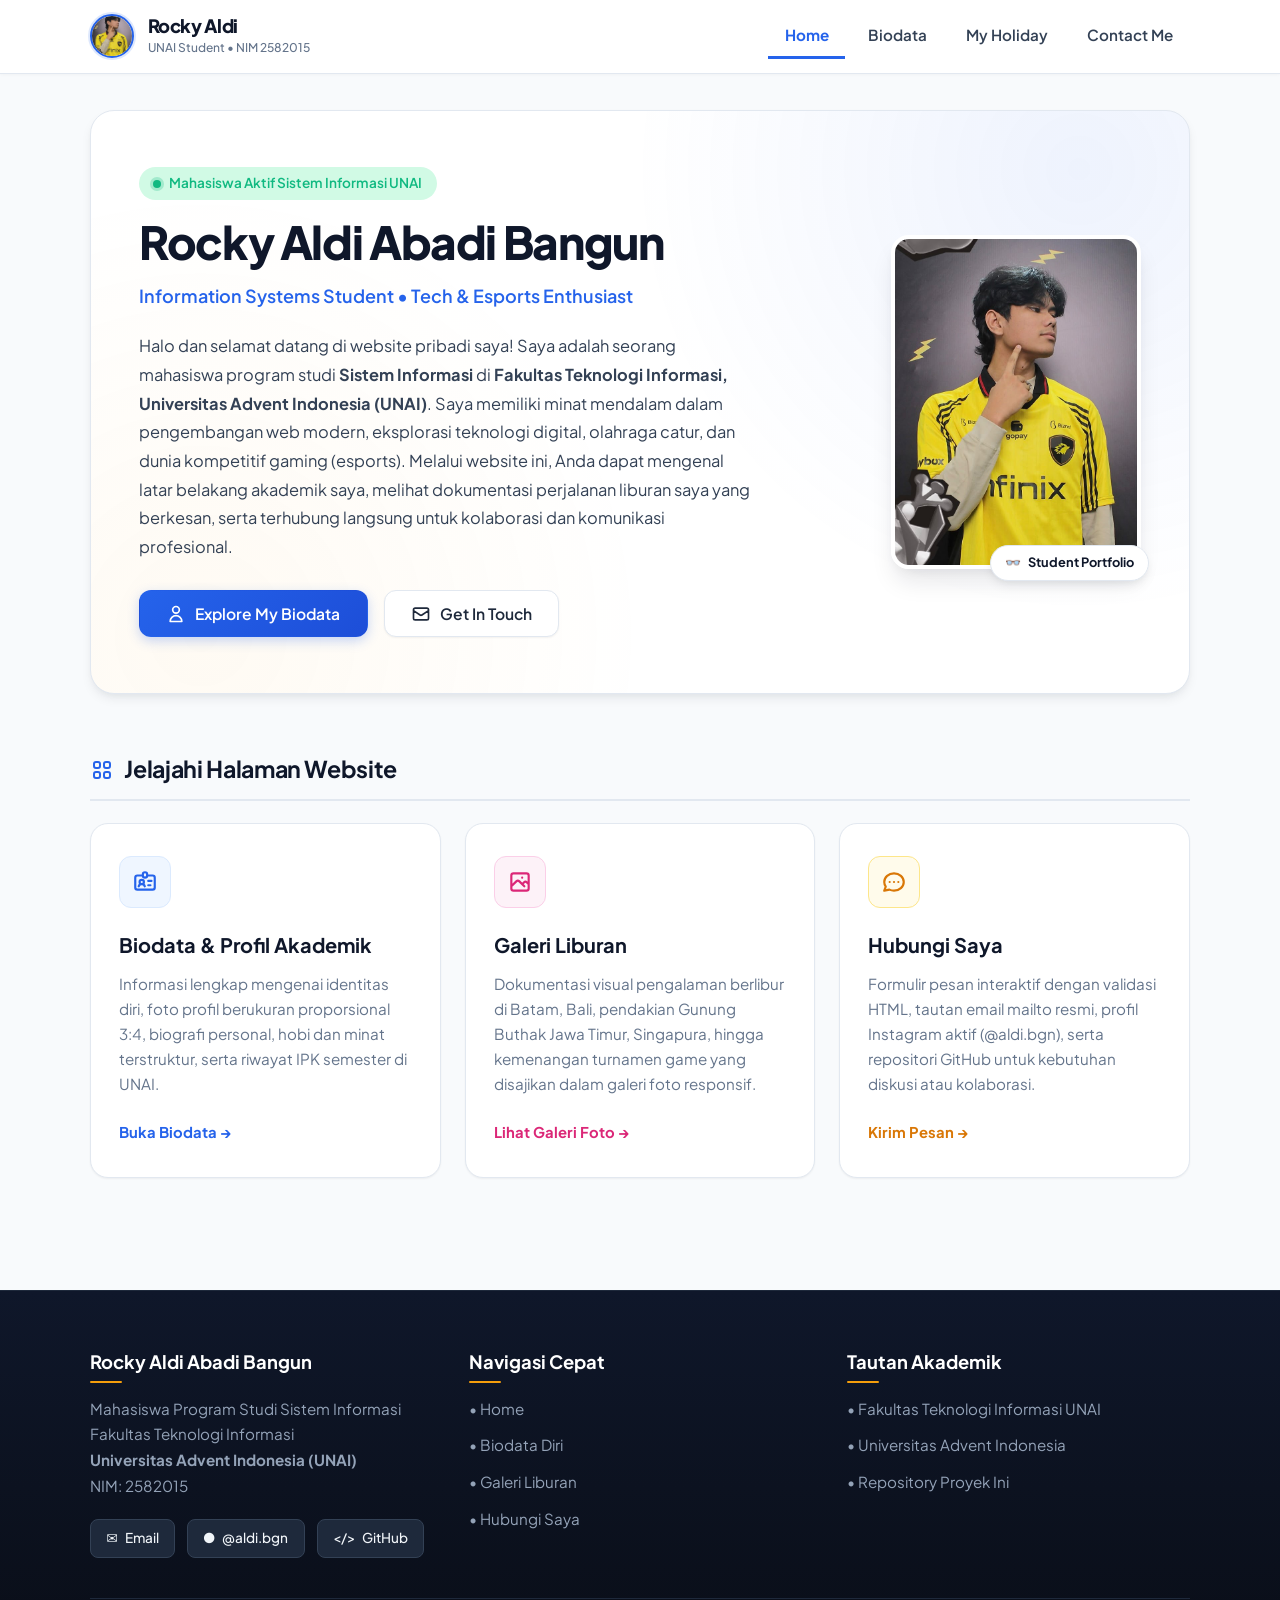
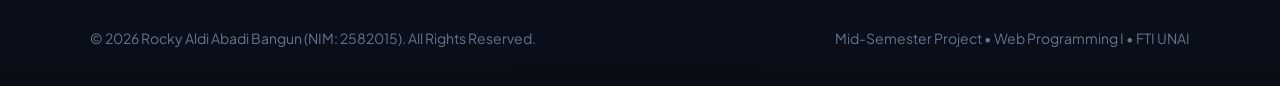
==== commit a31375cd: "Remove ordered and unordered wording from UI and comments" ====
--- a/index.html
+++ b/index.html
@@ -115,7 +115,7 @@
           <h3>Biodata &amp; Profil Akademik</h3>
           <p>
             Informasi lengkap mengenai identitas diri, foto profil berukuran proporsional 3:4, biografi personal,
-            hobi terstruktur (ordered &amp; unordered), serta riwayat IPK semester di UNAI.
+            hobi dan minat terstruktur, serta riwayat IPK semester di UNAI.
           </p>
           <a href="biodata.html" class="feature-link">
             Buka Biodata &rarr;
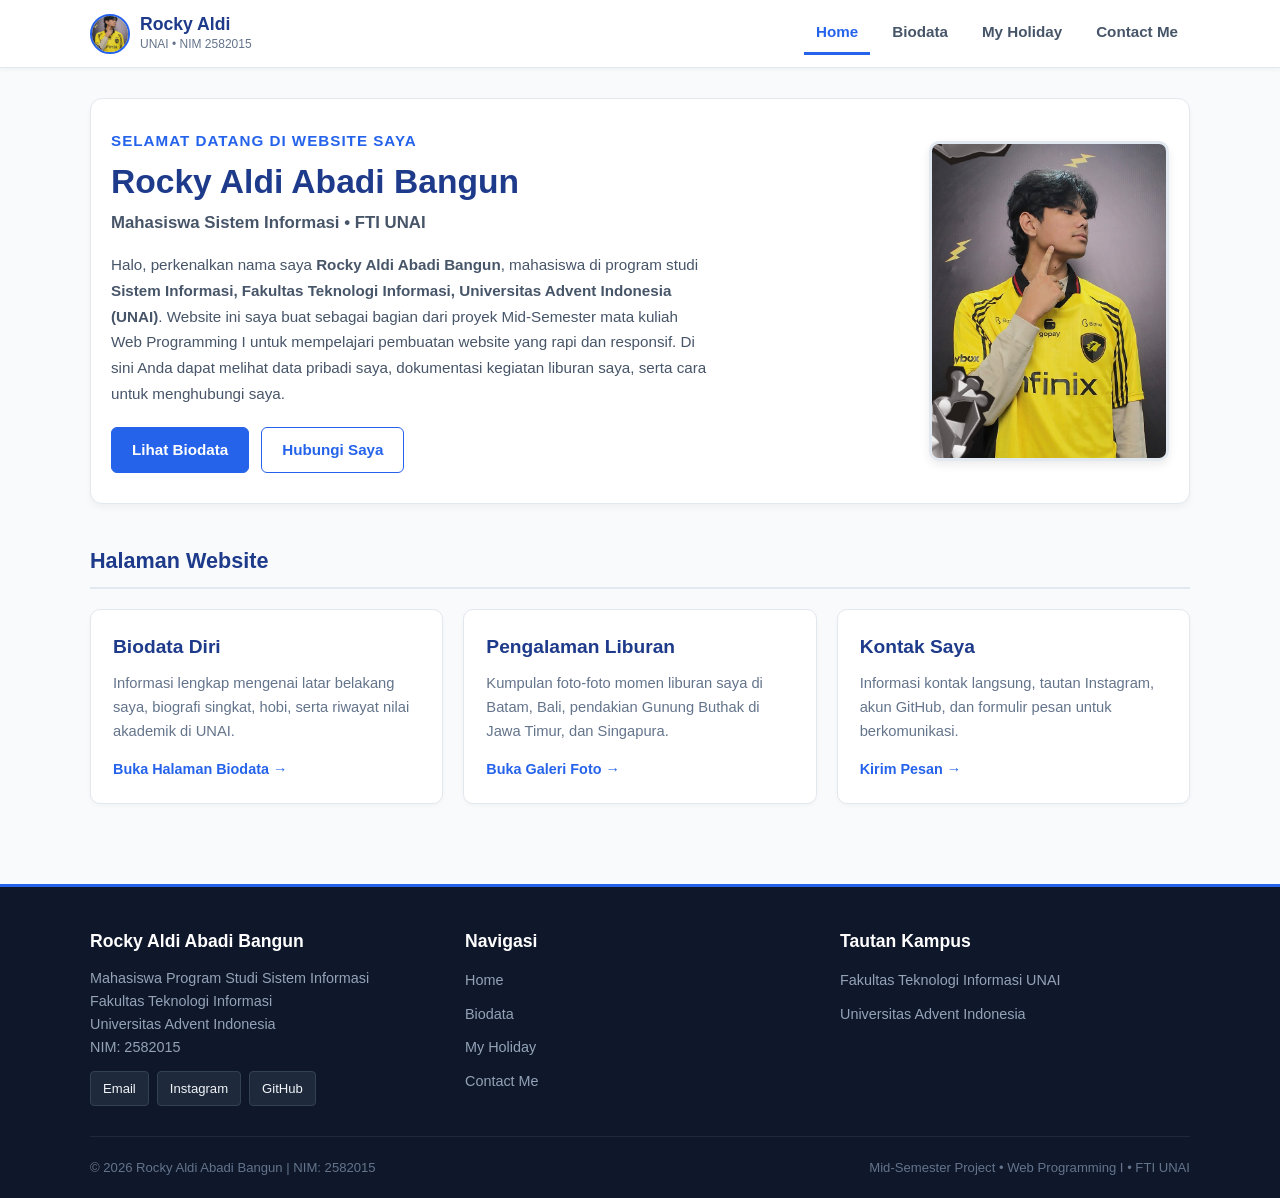
==== commit 73e4fc77: "Refactor code to clean authentic student implementation with natural comments" ====
--- a/index.html
+++ b/index.html
@@ -3,38 +3,34 @@
 <head>
   <meta charset="UTF-8">
   <meta name="viewport" content="width=device-width, initial-scale=1.0">
-  <meta name="description" content="Personal Responsive Website of Rocky Aldi Abadi Bangun - Information Systems Student at Universitas Advent Indonesia (UNAI).">
-  <meta name="author" content="Rocky Aldi Abadi Bangun">
   <title>Home | Rocky Aldi Abadi Bangun - Personal Website</title>
   <link rel="stylesheet" href="style.css">
 </head>
 <body>
 
-  <!-- ======================================================================
-       SITE HEADER & NAVIGATION (Consistent across all pages)
-       ====================================================================== -->
+  <!-- Header dan Navigasi -->
   <header class="site-header">
     <div class="container header-inner">
       <a href="index.html" class="site-logo">
-        <img src="images/profile.jpg" alt="Rocky Aldi Avatar" class="logo-avatar">
+        <img src="images/profile.jpg" alt="Rocky Aldi" class="logo-avatar">
         <div class="logo-text">
           <span class="logo-name">Rocky Aldi</span>
-          <span class="logo-tag">UNAI Student &bull; NIM 2582015</span>
+          <span class="logo-tag">UNAI &bull; NIM 2582015</span>
         </div>
       </a>
 
-      <!-- Mobile Navigation Hamburger Toggle -->
-      <input type="checkbox" id="nav-toggle" class="nav-toggle-checkbox" aria-label="Toggle Navigation">
+      <!-- Tombol Menu Mobile (Hamburger) -->
+      <input type="checkbox" id="nav-toggle" class="nav-toggle-checkbox">
       <label for="nav-toggle" class="nav-toggle-label">
         <span></span>
         <span></span>
         <span></span>
       </label>
 
-      <!-- Navigation Links -->
-      <nav class="site-nav" aria-label="Main Navigation">
+      <!-- Navigasi -->
+      <nav class="site-nav">
         <ul class="nav-list">
-          <li><a href="index.html" class="nav-link active" aria-current="page">Home</a></li>
+          <li><a href="index.html" class="nav-link active">Home</a></li>
           <li><a href="biodata.html" class="nav-link">Biodata</a></li>
           <li><a href="myHoliday.html" class="nav-link">My Holiday</a></li>
           <li><a href="contact.html" class="nav-link">Contact Me</a></li>
@@ -43,125 +39,78 @@
     </div>
   </header>
 
-  <!-- ======================================================================
-       MAIN CONTENT: HOME PAGE
-       ====================================================================== -->
+  <!-- Konten Utama -->
   <main class="container">
 
-    <!-- HERO SECTION -->
-    <section class="hero-section" aria-label="Personal Introduction">
+    <!-- Bagian Hero / Perkenalan -->
+    <section class="hero-section">
       <div class="hero-inner">
         
         <div class="hero-content">
-          <div class="status-pill" style="margin-bottom: 1rem;">
-            <span class="status-dot"></span>
-            Mahasiswa Aktif Sistem Informasi UNAI
-          </div>
+          <p class="hero-greeting">Selamat Datang di Website Saya</p>
           <h1 class="hero-name">Rocky Aldi Abadi Bangun</h1>
-          <p class="hero-subtitle">Information Systems Student &bull; Tech &amp; Esports Enthusiast</p>
+          <p class="hero-subtitle">Mahasiswa Sistem Informasi &bull; FTI UNAI</p>
           <p class="hero-desc">
-            Halo dan selamat datang di website pribadi saya! Saya adalah seorang mahasiswa program studi
-            <strong>Sistem Informasi</strong> di <strong>Fakultas Teknologi Informasi, Universitas Advent Indonesia (UNAI)</strong>. 
-            Saya memiliki minat mendalam dalam pengembangan web modern, eksplorasi teknologi digital, 
-            olahraga catur, dan dunia kompetitif gaming (esports). Melalui website ini, Anda dapat mengenal latar belakang akademik saya, 
-            melihat dokumentasi perjalanan liburan saya yang berkesan, serta terhubung langsung untuk kolaborasi dan komunikasi profesional.
+            Halo, perkenalkan nama saya <strong>Rocky Aldi Abadi Bangun</strong>, mahasiswa di program studi
+            <strong>Sistem Informasi, Fakultas Teknologi Informasi, Universitas Advent Indonesia (UNAI)</strong>. 
+            Website ini saya buat sebagai bagian dari proyek Mid-Semester mata kuliah Web Programming I untuk mempelajari 
+            pembuatan website yang rapi dan responsif. Di sini Anda dapat melihat data pribadi saya, 
+            dokumentasi kegiatan liburan saya, serta cara untuk menghubungi saya.
           </p>
 
-          <!-- Call to Action Buttons -->
+          <!-- Tombol Call-to-Action -->
           <div class="btn-group">
-            <a href="biodata.html" class="btn btn-primary">
-              <svg width="20" height="20" fill="none" stroke="currentColor" viewBox="0 0 24 24" aria-hidden="true">
-                <path stroke-linecap="round" stroke-linejoin="round" stroke-width="2" d="M16 7a4 4 0 11-8 0 4 4 0 018 0zM12 14a7 7 0 00-7 7h14a7 7 0 00-7-7z"></path>
-              </svg>
-              Explore My Biodata
-            </a>
-            <a href="contact.html" class="btn btn-secondary">
-              <svg width="20" height="20" fill="none" stroke="currentColor" viewBox="0 0 24 24" aria-hidden="true">
-                <path stroke-linecap="round" stroke-linejoin="round" stroke-width="2" d="M3 8l7.89 5.26a2 2 0 002.22 0L21 8M5 19h14a2 2 0 002-2V7a2 2 0 00-2-2H5a2 2 0 00-2 2v10a2 2 0 002 2z"></path>
-              </svg>
-              Get In Touch
-            </a>
+            <a href="biodata.html" class="btn btn-primary">Lihat Biodata</a>
+            <a href="contact.html" class="btn btn-secondary">Hubungi Saya</a>
           </div>
         </div>
 
         <div class="hero-image-wrapper">
-          <img src="images/profile.jpg" alt="Photograph of Rocky Aldi Abadi Bangun" class="hero-img">
-          <div class="hero-badge-float">
-            <span>&#128083;</span> Student Portfolio
-          </div>
+          <img src="images/profile.jpg" alt="Foto Rocky Aldi Abadi Bangun" class="hero-img">
         </div>
 
       </div>
     </section>
 
-    <!-- WEBSITE HIGHLIGHTS / EXPLORATION CARDS -->
-    <section class="home-features" aria-label="Explore Website Sections">
-      <h2 class="section-title">
-        <svg width="24" height="24" fill="none" stroke="currentColor" viewBox="0 0 24 24" aria-hidden="true">
-          <path stroke-linecap="round" stroke-linejoin="round" stroke-width="2" d="M4 6a2 2 0 012-2h2a2 2 0 012 2v2a2 2 0 01-2 2H6a2 2 0 01-2-2V6zM14 6a2 2 0 012-2h2a2 2 0 012 2v2a2 2 0 01-2 2h-2a2 2 0 01-2-2V6zM4 16a2 2 0 012-2h2a2 2 0 012 2v2a2 2 0 01-2 2H6a2 2 0 01-2-2v-2zM14 16a2 2 0 012-2h2a2 2 0 012 2v2a2 2 0 01-2 2h-2a2 2 0 01-2-2v-2z"></path>
-        </svg>
-        Jelajahi Halaman Website
-      </h2>
+    <!-- Bagian Menu Utama Website -->
+    <section class="home-features">
+      <h2 class="section-title">Halaman Website</h2>
 
       <div class="feature-grid">
 
-        <!-- Card 1: Biodata -->
-        <article class="feature-card">
-          <div class="feature-icon" aria-hidden="true">
-            <svg width="26" height="26" fill="none" stroke="currentColor" viewBox="0 0 24 24">
-              <path stroke-linecap="round" stroke-linejoin="round" stroke-width="2" d="M10 6H5a2 2 0 00-2 2v9a2 2 0 002 2h14a2 2 0 002-2V8a2 2 0 00-2-2h-5m-4 0V5a2 2 0 114 0v1m-4 0a2 2 0 104 0m-5 8a2 2 0 100-4 2 2 0 000 4zm0 0c1.306 0 2.417.835 2.83 2M9 14a3.001 3.001 0 00-2.83 2M15 11h3m-3 4h2"></path>
-            </svg>
-          </div>
-          <h3>Biodata &amp; Profil Akademik</h3>
+        <!-- Kartu 1: Biodata -->
+        <div class="feature-card">
+          <h3>Biodata Diri</h3>
           <p>
-            Informasi lengkap mengenai identitas diri, foto profil berukuran proporsional 3:4, biografi personal,
-            hobi dan minat terstruktur, serta riwayat IPK semester di UNAI.
+            Informasi lengkap mengenai latar belakang saya, biografi singkat, hobi, serta riwayat nilai akademik di UNAI.
           </p>
-          <a href="biodata.html" class="feature-link">
-            Buka Biodata &rarr;
-          </a>
-        </article>
+          <a href="biodata.html" class="feature-link">Buka Halaman Biodata &rarr;</a>
+        </div>
 
-        <!-- Card 2: My Holiday -->
-        <article class="feature-card">
-          <div class="feature-icon" aria-hidden="true" style="background: #fdf2f8; color: #db2777; border-color: #fbcfe8;">
-            <svg width="26" height="26" fill="none" stroke="currentColor" viewBox="0 0 24 24">
-              <path stroke-linecap="round" stroke-linejoin="round" stroke-width="2" d="M4 16l4.586-4.586a2 2 0 012.828 0L16 16m-2-2l1.586-1.586a2 2 0 012.828 0L20 14m-6-6h.01M6 20h12a2 2 0 002-2V6a2 2 0 00-2-2H6a2 2 0 00-2 2v12a2 2 0 002 2z"></path>
-            </svg>
-          </div>
-          <h3>Galeri Liburan</h3>
+        <!-- Kartu 2: My Holiday -->
+        <div class="feature-card">
+          <h3>Pengalaman Liburan</h3>
           <p>
-            Dokumentasi visual pengalaman berlibur di Batam, Bali, pendakian Gunung Buthak Jawa Timur, Singapura, hingga kemenangan turnamen game yang disajikan dalam galeri foto responsif.
+            Kumpulan foto-foto momen liburan saya di Batam, Bali, pendakian Gunung Buthak di Jawa Timur, dan Singapura.
           </p>
-          <a href="myHoliday.html" class="feature-link" style="color: #db2777;">
-            Lihat Galeri Foto &rarr;
-          </a>
-        </article>
+          <a href="myHoliday.html" class="feature-link">Buka Galeri Foto &rarr;</a>
+        </div>
 
-        <!-- Card 3: Contact Me -->
-        <article class="feature-card">
-          <div class="feature-icon" aria-hidden="true" style="background: #fffbeb; color: #d97706; border-color: #fde68a;">
-            <svg width="26" height="26" fill="none" stroke="currentColor" viewBox="0 0 24 24">
-              <path stroke-linecap="round" stroke-linejoin="round" stroke-width="2" d="M8 12h.01M12 12h.01M16 12h.01M21 12c0 4.418-4.03 8-9 8a9.863 9.863 0 01-4.255-.949L3 20l1.395-3.72C3.512 15.042 3 13.574 3 12c0-4.418 4.03-8 9-8s9 3.582 9 8z"></path>
-            </svg>
-          </div>
-          <h3>Hubungi Saya</h3>
+        <!-- Kartu 3: Contact Me -->
+        <div class="feature-card">
+          <h3>Kontak Saya</h3>
           <p>
-            Formulir pesan interaktif dengan validasi HTML, tautan email mailto resmi, profil Instagram aktif (@aldi.bgn), serta repositori GitHub untuk kebutuhan diskusi atau kolaborasi.
+            Informasi kontak langsung, tautan Instagram, akun GitHub, dan formulir pesan untuk berkomunikasi.
           </p>
-          <a href="contact.html" class="feature-link" style="color: #d97706;">
-            Kirim Pesan &rarr;
-          </a>
-        </article>
+          <a href="contact.html" class="feature-link">Kirim Pesan &rarr;</a>
+        </div>
 
       </div>
     </section>
 
   </main>
 
-  <!-- ======================================================================
-       SITE FOOTER (Consistent across all pages)
-       ====================================================================== -->
+  <!-- Footer -->
   <footer class="site-footer">
     <div class="container footer-inner">
       <div class="footer-grid">
@@ -171,45 +120,38 @@
           <p>
             Mahasiswa Program Studi Sistem Informasi<br>
             Fakultas Teknologi Informasi<br>
-            <strong>Universitas Advent Indonesia (UNAI)</strong><br>
+            Universitas Advent Indonesia<br>
             NIM: 2582015
           </p>
           <div class="footer-social-icons">
-            <a href="mailto:2582015@unai.edu" class="social-badge" title="Send Email">
-              <span>&#9993;</span> Email
-            </a>
-            <a href="https://www.instagram.com/aldi.bgn" target="_blank" rel="noopener noreferrer" class="social-badge" title="Instagram Profile">
-              <span>&#9679;</span> @aldi.bgn
-            </a>
-            <a href="https://github.com/rockyajaokai" target="_blank" rel="noopener noreferrer" class="social-badge" title="GitHub Profile">
-              <span>&lt;/&gt;</span> GitHub
-            </a>
+            <a href="mailto:2582015@unai.edu" class="social-badge">Email</a>
+            <a href="https://www.instagram.com/aldi.bgn" target="_blank" rel="noopener noreferrer" class="social-badge">Instagram</a>
+            <a href="https://github.com/rockyajaokai" target="_blank" rel="noopener noreferrer" class="social-badge">GitHub</a>
           </div>
         </div>
 
         <div class="footer-col">
-          <h3>Navigasi Cepat</h3>
+          <h3>Navigasi</h3>
           <ul class="footer-links">
-            <li><a href="index.html">&bull; Home</a></li>
-            <li><a href="biodata.html">&bull; Biodata Diri</a></li>
-            <li><a href="myHoliday.html">&bull; Galeri Liburan</a></li>
-            <li><a href="contact.html">&bull; Hubungi Saya</a></li>
+            <li><a href="index.html">Home</a></li>
+            <li><a href="biodata.html">Biodata</a></li>
+            <li><a href="myHoliday.html">My Holiday</a></li>
+            <li><a href="contact.html">Contact Me</a></li>
           </ul>
         </div>
 
         <div class="footer-col">
-          <h3>Tautan Akademik</h3>
+          <h3>Tautan Kampus</h3>
           <ul class="footer-links">
-            <li><a href="https://fti.unai.edu" target="_blank" rel="noopener noreferrer">&bull; Fakultas Teknologi Informasi UNAI</a></li>
-            <li><a href="https://unai.edu" target="_blank" rel="noopener noreferrer">&bull; Universitas Advent Indonesia</a></li>
-            <li><a href="https://github.com/rockyajaokai/MyPersonal-Website" target="_blank" rel="noopener noreferrer">&bull; Repository Proyek Ini</a></li>
+            <li><a href="https://fti.unai.edu" target="_blank" rel="noopener noreferrer">Fakultas Teknologi Informasi UNAI</a></li>
+            <li><a href="https://unai.edu" target="_blank" rel="noopener noreferrer">Universitas Advent Indonesia</a></li>
           </ul>
         </div>
 
       </div>
 
       <div class="footer-bottom">
-        <p>&copy; 2026 Rocky Aldi Abadi Bangun (NIM: 2582015). All Rights Reserved.</p>
+        <p>&copy; 2026 Rocky Aldi Abadi Bangun | NIM: 2582015</p>
         <p>Mid-Semester Project &bull; Web Programming I &bull; FTI UNAI</p>
       </div>
     </div>
--- a/style.css
+++ b/style.css
@@ -1,87 +1,25 @@
-/* ==========================================================================
-   PERSONAL RESPONSIVE WEBSITE - PREMIUM STYLESHEET
-   Author: Rocky Aldi Abadi Bangun (NIM: 2582015)
-   Institution: Fakultas Teknologi Informasi, Universitas Advent Indonesia
-   Architecture: Mobile-First, Semantic HTML5, Flexbox & CSS Grid
-   ========================================================================== */
-
-@import url('https://fonts.googleapis.com/css2?family=Plus+Jakarta+Sans:wght@300;400;500;600;700;800&display=swap');
-
-/* --------------------------------------------------------------------------
-   1. DESIGN TOKENS (CSS VARIABLES)
-   -------------------------------------------------------------------------- */
-:root {
-  /* Brand Palette */
-  --primary-900: #0f172a;       /* Slate 900 */
-  --primary-800: #1e293b;       /* Slate 800 */
-  --primary-700: #1e3a8a;       /* Deep Royal Navy */
-  --primary-600: #2563eb;       /* Electric Blue */
-  --primary-500: #3b82f6;       /* Blue 500 */
-  --primary-100: #dbeafe;       /* Blue 100 */
-  --primary-50:  #eff6ff;       /* Blue 50 */
-
-  --accent:       #f59e0b;      /* Warm Amber */
-  --accent-light: #fef3c7;      /* Amber 100 */
-  --accent-dark:  #b45309;      /* Amber 700 */
-
-  --success:      #10b981;      /* Emerald 500 */
-  --success-light:#d1fae5;      /* Emerald 100 */
-
-  /* Neutrals */
-  --text-main:    #0f172a;
-  --text-body:    #334155;
-  --text-muted:   #64748b;
-  --text-light:   #94a3b8;
-  --text-white:   #ffffff;
-
-  /* Surfaces & Backgrounds */
-  --bg-page:      #f8fafc;
-  --bg-surface:   #ffffff;
-  --bg-alt:       #f1f5f9;
-  --border-color: #e2e8f0;
-  --border-hover: #cbd5e1;
-
-  /* Elevation Shadows */
-  --shadow-xs: 0 1px 2px 0 rgba(0, 0, 0, 0.05);
-  --shadow-sm: 0 2px 4px 0 rgba(0, 0, 0, 0.04);
-  --shadow-md: 0 6px 12px -2px rgba(15, 23, 42, 0.08), 0 3px 6px -2px rgba(15, 23, 42, 0.04);
-  --shadow-lg: 0 16px 24px -4px rgba(15, 23, 42, 0.1), 0 6px 12px -4px rgba(15, 23, 42, 0.05);
-  --shadow-xl: 0 24px 36px -6px rgba(15, 23, 42, 0.14), 0 12px 18px -6px rgba(15, 23, 42, 0.08);
-
-  /* Geometry & Animations */
-  --radius-sm: 8px;
-  --radius-md: 12px;
-  --radius-lg: 18px;
-  --radius-xl: 24px;
-  --radius-full: 9999px;
-  --transition-fast: 0.2s cubic-bezier(0.4, 0, 0.2, 1);
-  --transition-smooth: 0.35s cubic-bezier(0.16, 1, 0.3, 1);
-
-  --font-family: 'Plus Jakarta Sans', system-ui, -apple-system, BlinkMacSystemFont, 'Segoe UI', Roboto, sans-serif;
-  --container-width: 1140px;
-}
-
-/* --------------------------------------------------------------------------
-   2. RESET & BASE ELEMENTS
-   -------------------------------------------------------------------------- */
-*, *::before, *::after {
-  box-sizing: border-box;
+/* 
+   Tugas Proyek Mid-Semester: Website Personal Responsif
+   Nama : Rocky Aldi Abadi Bangun
+   NIM  : 2582015
+   Prodi: Sistem Informasi - FTI UNAI
+   Mata Kuliah: Web Programming I
+*/
+
+/* =========================================
+   1. RESET & DASAR STYLING (BOX MODEL)
+   ========================================= */
+* {
   margin: 0;
   padding: 0;
-}
-
-html {
-  font-size: 16px;
-  scroll-behavior: smooth;
-  -webkit-font-smoothing: antialiased;
-  -moz-osx-font-smoothing: grayscale;
+  box-sizing: border-box;
 }
 
 body {
-  font-family: var(--font-family);
-  color: var(--text-body);
-  background-color: var(--bg-page);
-  line-height: 1.65;
+  font-family: 'Segoe UI', Roboto, Helvetica, Arial, sans-serif;
+  line-height: 1.6;
+  color: #333333;
+  background-color: #f8fafc;
   min-height: 100vh;
   display: flex;
   flex-direction: column;
@@ -94,212 +32,149 @@
 }
 
 a {
-  color: var(--primary-600);
+  color: #2563eb;
   text-decoration: none;
-  transition: var(--transition-fast);
+  transition: 0.3s;
 }
 
 a:hover {
-  color: var(--primary-700);
-}
-
-/* --------------------------------------------------------------------------
-   3. LAYOUT UTILITIES
-   -------------------------------------------------------------------------- */
+  color: #1d4ed8;
+  text-decoration: underline;
+}
+
+/* =========================================
+   2. CONTAINER & LAYOUT UTAMA
+   ========================================= */
 .container {
-  width: 100%;
-  max-width: var(--container-width);
-  margin-left: auto;
-  margin-right: auto;
-  padding-left: 1.25rem;
-  padding-right: 1.25rem;
+  width: 90%;
+  max-width: 1100px;
+  margin: 0 auto;
 }
 
 main {
-  flex: 1 0 auto;
-  padding-top: 2.25rem;
-  padding-bottom: 4.5rem;
-}
-
-/* Page Header */
+  flex: 1;
+  padding: 30px 0 50px 0;
+}
+
+/* Judul Halaman */
 .page-header {
   text-align: center;
-  margin-bottom: 2.75rem;
-  position: relative;
+  margin-bottom: 35px;
 }
 
 .page-header h1 {
-  font-size: 2.15rem;
-  font-weight: 800;
-  color: var(--primary-900);
-  letter-spacing: -0.025em;
-  line-height: 1.25;
-  margin-bottom: 0.65rem;
+  font-size: 2rem;
+  color: #1e3a8a;
+  margin-bottom: 8px;
 }
 
 .page-header .page-subtitle {
-  font-size: 1.05rem;
-  color: var(--text-muted);
-  max-width: 680px;
+  font-size: 1rem;
+  color: #64748b;
+  max-width: 650px;
   margin: 0 auto;
-  line-height: 1.65;
 }
 
 .section-title {
-  font-size: 1.45rem;
-  font-weight: 700;
-  color: var(--primary-900);
-  letter-spacing: -0.015em;
-  margin-bottom: 1.35rem;
-  display: flex;
-  align-items: center;
-  gap: 0.65rem;
-  border-bottom: 2px solid var(--border-color);
-  padding-bottom: 0.65rem;
-}
-
-.section-title svg {
-  color: var(--primary-600);
-  flex-shrink: 0;
-}
-
-/* UI Badges & Pills */
+  font-size: 1.35rem;
+  color: #1e3a8a;
+  margin-bottom: 20px;
+  padding-bottom: 8px;
+  border-bottom: 2px solid #e2e8f0;
+}
+
+/* Tombol (Button) */
+.btn {
+  display: inline-block;
+  padding: 10px 20px;
+  font-size: 0.95rem;
+  font-weight: 600;
+  border-radius: 6px;
+  text-decoration: none;
+  cursor: pointer;
+  transition: 0.3s;
+  text-align: center;
+}
+
+.btn-primary {
+  background-color: #2563eb;
+  color: #ffffff;
+  border: 1px solid #2563eb;
+}
+
+.btn-primary:hover {
+  background-color: #1d4ed8;
+  color: #ffffff;
+  text-decoration: none;
+}
+
+.btn-secondary {
+  background-color: #ffffff;
+  color: #2563eb;
+  border: 1px solid #2563eb;
+}
+
+.btn-secondary:hover {
+  background-color: #2563eb;
+  color: #ffffff;
+  text-decoration: none;
+}
+
+.btn-group {
+  display: flex;
+  flex-wrap: wrap;
+  gap: 12px;
+  margin-top: 20px;
+}
+
+/* Badge Status */
 .badge {
-  display: inline-flex;
-  align-items: center;
-  gap: 0.4rem;
-  padding: 0.3rem 0.85rem;
-  font-size: 0.825rem;
+  display: inline-block;
+  padding: 4px 10px;
+  font-size: 0.8rem;
   font-weight: 600;
-  border-radius: var(--radius-full);
-  background-color: var(--primary-50);
-  color: var(--primary-600);
-  border: 1px solid var(--primary-100);
+  border-radius: 20px;
+  background-color: #e0f2fe;
+  color: #0369a1;
 }
 
 .badge-gold {
-  background-color: var(--accent-light);
-  color: var(--accent-dark);
-  border-color: #fde68a;
-}
-
-.status-pill {
-  display: inline-flex;
-  align-items: center;
-  gap: 0.5rem;
-  font-size: 0.85rem;
-  font-weight: 600;
-  color: var(--success);
-  background-color: var(--success-light);
-  padding: 0.35rem 0.9rem;
-  border-radius: var(--radius-full);
-}
-
-.status-dot {
-  width: 8px;
-  height: 8px;
-  background-color: var(--success);
-  border-radius: 50%;
-  box-shadow: 0 0 0 3px rgba(16, 185, 129, 0.25);
-}
-
-/* Buttons */
-.btn {
-  display: inline-flex;
-  align-items: center;
-  justify-content: center;
-  gap: 0.55rem;
-  padding: 0.8rem 1.65rem;
-  font-size: 0.975rem;
-  font-weight: 600;
-  border-radius: var(--radius-md);
-  border: 1.5px solid transparent;
-  cursor: pointer;
-  transition: var(--transition-smooth);
-  text-decoration: none;
-  line-height: 1.25;
-}
-
-.btn-primary {
-  background: linear-gradient(135deg, var(--primary-600) 0%, #1d4ed8 100%);
-  color: var(--text-white);
-  box-shadow: 0 4px 12px rgba(37, 99, 235, 0.25);
-}
-
-.btn-primary:hover {
-  background: linear-gradient(135deg, #1d4ed8 0%, #1e40af 100%);
-  color: var(--text-white);
-  transform: translateY(-2px);
-  box-shadow: 0 8px 18px rgba(37, 99, 235, 0.35);
-  text-decoration: none;
-}
-
-.btn-secondary {
-  background-color: var(--bg-surface);
-  color: var(--primary-800);
-  border-color: var(--border-color);
-  box-shadow: var(--shadow-xs);
-}
-
-.btn-secondary:hover {
-  border-color: var(--primary-600);
-  color: var(--primary-600);
-  background-color: var(--primary-50);
-  transform: translateY(-2px);
-  box-shadow: var(--shadow-sm);
-  text-decoration: none;
-}
-
-.btn-group {
-  display: flex;
-  flex-wrap: wrap;
-  gap: 1rem;
-  margin-top: 1.75rem;
-}
-
-/* --------------------------------------------------------------------------
-   4. SITE HEADER & NAVIGATION (Glassmorphism Sticky)
-   -------------------------------------------------------------------------- */
+  background-color: #fef3c7;
+  color: #92400e;
+}
+
+/* =========================================
+   3. HEADER & NAVIGASI
+   ========================================= */
 .site-header {
-  background: rgba(255, 255, 255, 0.94);
-  backdrop-filter: blur(16px);
-  -webkit-backdrop-filter: blur(16px);
-  border-bottom: 1px solid var(--border-color);
+  background-color: #ffffff;
+  border-bottom: 1px solid #e2e8f0;
+  box-shadow: 0 2px 4px rgba(0, 0, 0, 0.04);
   position: sticky;
   top: 0;
-  z-index: 1000;
-  box-shadow: 0 1px 3px 0 rgba(0, 0, 0, 0.03);
+  z-index: 100;
 }
 
 .header-inner {
   display: flex;
   align-items: center;
   justify-content: space-between;
-  padding-top: 0.85rem;
-  padding-bottom: 0.85rem;
-}
-
-/* Brand Logo */
+  padding: 12px 0;
+}
+
 .site-logo {
   display: flex;
   align-items: center;
-  gap: 0.85rem;
+  gap: 10px;
   text-decoration: none;
-  color: var(--text-main);
 }
 
 .logo-avatar {
-  width: 44px;
-  height: 44px;
+  width: 40px;
+  height: 40px;
   border-radius: 50%;
   object-fit: cover;
-  border: 2px solid var(--primary-600);
-  box-shadow: 0 0 0 2px rgba(37, 99, 235, 0.15);
-  transition: var(--transition-fast);
-}
-
-.site-logo:hover .logo-avatar {
-  transform: scale(1.05);
+  border: 2px solid #2563eb;
 }
 
 .logo-text {
@@ -308,20 +183,18 @@
 }
 
 .logo-name {
-  font-size: 1.15rem;
-  font-weight: 800;
-  color: var(--primary-900);
-  letter-spacing: -0.02em;
+  font-size: 1.1rem;
+  font-weight: bold;
+  color: #1e3a8a;
   line-height: 1.2;
 }
 
 .logo-tag {
   font-size: 0.75rem;
-  color: var(--text-muted);
-  font-weight: 500;
-}
-
-/* Mobile Nav Toggle */
+  color: #64748b;
+}
+
+/* Navigasi Mobile (Checkbox Hamburger) */
 .nav-toggle-checkbox {
   display: none;
 }
@@ -330,227 +203,87 @@
   display: flex;
   flex-direction: column;
   justify-content: space-between;
-  width: 32px;
-  height: 22px;
+  width: 26px;
+  height: 20px;
   cursor: pointer;
-  z-index: 1001;
 }
 
 .nav-toggle-label span {
   display: block;
   width: 100%;
   height: 3px;
-  background-color: var(--primary-900);
-  border-radius: 4px;
-  transition: var(--transition-smooth);
-}
-
-/* Nav Menu */
+  background-color: #1e3a8a;
+  border-radius: 2px;
+  transition: 0.3s;
+}
+
 .site-nav {
   position: absolute;
   top: 100%;
   left: 0;
   right: 0;
-  background: rgba(255, 255, 255, 0.98);
-  backdrop-filter: blur(20px);
-  border-bottom: 1px solid var(--border-color);
-  padding: 1.25rem;
-  box-shadow: var(--shadow-lg);
+  background-color: #ffffff;
+  border-bottom: 1px solid #e2e8f0;
+  padding: 15px;
   display: none;
   flex-direction: column;
-  gap: 0.5rem;
+  box-shadow: 0 4px 6px rgba(0, 0, 0, 0.05);
 }
 
 .nav-toggle-checkbox:checked ~ .site-nav {
   display: flex;
-}
-
-.nav-toggle-checkbox:checked ~ .nav-toggle-label span:nth-child(1) {
-  transform: rotate(45deg) translate(5px, 6px);
-}
-.nav-toggle-checkbox:checked ~ .nav-toggle-label span:nth-child(2) {
-  opacity: 0;
-}
-.nav-toggle-checkbox:checked ~ .nav-toggle-label span:nth-child(3) {
-  transform: rotate(-45deg) translate(6px, -7px);
 }
 
 .nav-list {
   list-style: none;
-  padding: 0;
-  margin: 0;
-  display: flex;
-  flex-direction: column;
-  gap: 0.4rem;
+  display: flex;
+  flex-direction: column;
+  gap: 8px;
 }
 
 .nav-link {
   display: block;
-  padding: 0.7rem 1.15rem;
+  padding: 8px 12px;
   font-size: 0.95rem;
   font-weight: 600;
-  color: var(--text-body);
-  border-radius: var(--radius-md);
-  transition: var(--transition-fast);
+  color: #475569;
+  border-radius: 6px;
+}
+
+.nav-link:hover {
+  background-color: #f1f5f9;
+  color: #2563eb;
   text-decoration: none;
 }
 
-.nav-link:hover {
-  background-color: var(--bg-alt);
-  color: var(--primary-600);
-  text-decoration: none;
-}
-
 .nav-link.active {
-  background: var(--primary-50);
-  color: var(--primary-600);
-  font-weight: 700;
-  border-left: 4px solid var(--primary-600);
-}
-
-/* --------------------------------------------------------------------------
-   5. SITE FOOTER
-   -------------------------------------------------------------------------- */
-.site-footer {
-  background: linear-gradient(180deg, #0f172a 0%, #090d16 100%);
-  color: #94a3b8;
-  padding-top: 3.5rem;
-  padding-bottom: 2.25rem;
-  margin-top: auto;
-  border-top: 1px solid #1e293b;
-}
-
-.footer-inner {
-  display: flex;
-  flex-direction: column;
-  gap: 2.5rem;
-}
-
-.footer-grid {
-  display: flex;
-  flex-direction: column;
-  gap: 2.25rem;
-}
-
-.footer-col h3 {
-  color: var(--text-white);
-  font-size: 1.15rem;
-  font-weight: 700;
-  margin-bottom: 1.15rem;
-  position: relative;
-  display: inline-block;
-}
-
-.footer-col h3::after {
-  content: '';
-  position: absolute;
-  left: 0;
-  bottom: -6px;
-  width: 32px;
-  height: 2.5px;
-  background-color: var(--accent);
-  border-radius: 2px;
-}
-
-.footer-col p {
-  color: #94a3b8;
-  font-size: 0.95rem;
-  line-height: 1.7;
-}
-
-.footer-links {
-  list-style: none;
-  padding: 0;
-  margin: 0;
-  display: flex;
-  flex-direction: column;
-  gap: 0.65rem;
-}
-
-.footer-links a {
-  color: #94a3b8;
-  font-size: 0.95rem;
-  transition: var(--transition-fast);
-  text-decoration: none;
-  display: inline-flex;
+  background-color: #eff6ff;
+  color: #2563eb;
+  border-left: 4px solid #2563eb;
+}
+
+/* =========================================
+   4. HALAMAN HOME (index.html)
+   ========================================= */
+.hero-section {
+  background-color: #ffffff;
+  border: 1px solid #e2e8f0;
+  border-radius: 12px;
+  padding: 30px 20px;
+  box-shadow: 0 4px 6px rgba(0, 0, 0, 0.04);
+  margin-bottom: 40px;
+}
+
+.hero-inner {
+  display: flex;
+  flex-direction: column;
   align-items: center;
-  gap: 0.45rem;
-}
-
-.footer-links a:hover {
-  color: var(--text-white);
-  transform: translateX(4px);
-  text-decoration: none;
-}
-
-.footer-social-icons {
-  display: flex;
-  flex-wrap: wrap;
-  gap: 0.75rem;
-  margin-top: 1.25rem;
-}
-
-.social-badge {
-  display: inline-flex;
-  align-items: center;
-  gap: 0.45rem;
-  padding: 0.45rem 0.95rem;
-  background-color: #1e293b;
-  color: #f1f5f9;
-  border-radius: var(--radius-sm);
-  font-size: 0.85rem;
-  font-weight: 500;
-  border: 1px solid #334155;
-  transition: var(--transition-smooth);
-}
-
-.social-badge:hover {
-  background-color: var(--primary-600);
-  color: var(--text-white);
-  border-color: var(--primary-600);
-  transform: translateY(-2px);
-  text-decoration: none;
-  box-shadow: 0 4px 12px rgba(37, 99, 235, 0.35);
-}
-
-.footer-bottom {
-  border-top: 1px solid #1e293b;
-  padding-top: 1.75rem;
-  font-size: 0.875rem;
-  color: #64748b;
-  display: flex;
-  flex-direction: column;
-  gap: 0.5rem;
+  gap: 25px;
   text-align: center;
 }
 
-/* --------------------------------------------------------------------------
-   6. PAGE 1: HOME PAGE (index.html)
-   -------------------------------------------------------------------------- */
-.hero-section {
-  background: radial-gradient(circle at 90% 10%, rgba(37, 99, 235, 0.08) 0%, transparent 40%),
-              radial-gradient(circle at 10% 90%, rgba(245, 158, 11, 0.05) 0%, transparent 40%),
-              var(--bg-surface);
-  border-radius: var(--radius-xl);
-  border: 1px solid var(--border-color);
-  padding: 3rem 1.75rem;
-  box-shadow: var(--shadow-md);
-  margin-bottom: 3.5rem;
-  position: relative;
-  overflow: hidden;
-}
-
-.hero-inner {
-  display: flex;
-  flex-direction: column;
-  align-items: center;
-  gap: 2.5rem;
-  text-align: center;
-}
-
 .hero-image-wrapper {
-  position: relative;
-  max-width: 250px;
+  max-width: 240px;
   width: 100%;
 }
 
@@ -558,195 +291,134 @@
   width: 100%;
   aspect-ratio: 3 / 4;
   object-fit: cover;
-  border-radius: var(--radius-lg);
-  box-shadow: var(--shadow-lg);
-  border: 4px solid var(--bg-surface);
-  transition: var(--transition-smooth);
-}
-
-.hero-image-wrapper:hover .hero-img {
-  transform: scale(1.02);
-  box-shadow: var(--shadow-xl);
-}
-
-.hero-badge-float {
-  position: absolute;
-  bottom: -12px;
-  right: -8px;
-  background: var(--bg-surface);
-  color: var(--primary-900);
-  font-weight: 700;
-  font-size: 0.8rem;
-  padding: 0.4rem 0.9rem;
-  border-radius: var(--radius-full);
-  box-shadow: var(--shadow-md);
-  border: 1px solid var(--border-color);
-  display: flex;
-  align-items: center;
-  gap: 0.4rem;
+  border-radius: 10px;
+  border: 3px solid #e2e8f0;
+  box-shadow: 0 4px 10px rgba(0, 0, 0, 0.08);
 }
 
 .hero-content {
-  max-width: 620px;
+  max-width: 600px;
 }
 
 .hero-greeting {
-  display: inline-flex;
-  align-items: center;
-  gap: 0.5rem;
-  font-size: 0.9rem;
-  font-weight: 700;
-  color: var(--primary-600);
+  font-size: 0.95rem;
+  font-weight: bold;
+  color: #2563eb;
   text-transform: uppercase;
-  letter-spacing: 1.5px;
-  margin-bottom: 0.75rem;
+  letter-spacing: 1px;
+  margin-bottom: 8px;
 }
 
 .hero-name {
-  font-size: 2.35rem;
-  font-weight: 800;
-  color: var(--primary-900);
-  letter-spacing: -0.03em;
-  line-height: 1.15;
-  margin-bottom: 0.75rem;
+  font-size: 2.1rem;
+  color: #1e3a8a;
+  line-height: 1.2;
+  margin-bottom: 8px;
 }
 
 .hero-subtitle {
-  font-size: 1.125rem;
-  color: var(--primary-600);
+  font-size: 1.05rem;
+  color: #475569;
   font-weight: 600;
-  margin-bottom: 1.35rem;
+  margin-bottom: 15px;
 }
 
 .hero-desc {
-  font-size: 1.025rem;
-  color: var(--text-body);
-  line-height: 1.75;
-  margin-bottom: 1.75rem;
-}
-
-/* Home Features Grid */
+  font-size: 0.95rem;
+  color: #475569;
+  line-height: 1.7;
+}
+
+/* Grid Bagian Jelajahi */
 .home-features {
-  margin-bottom: 2.5rem;
+  margin-bottom: 30px;
 }
 
 .feature-grid {
   display: grid;
   grid-template-columns: 1fr;
-  gap: 1.5rem;
+  gap: 20px;
 }
 
 .feature-card {
-  background-color: var(--bg-surface);
-  border: 1px solid var(--border-color);
-  border-radius: var(--radius-lg);
-  padding: 2rem 1.75rem;
-  box-shadow: var(--shadow-xs);
-  transition: var(--transition-smooth);
-  display: flex;
-  flex-direction: column;
-  position: relative;
+  background-color: #ffffff;
+  border: 1px solid #e2e8f0;
+  border-radius: 10px;
+  padding: 22px;
+  box-shadow: 0 2px 4px rgba(0, 0, 0, 0.03);
+  display: flex;
+  flex-direction: column;
+  transition: 0.3s;
 }
 
 .feature-card:hover {
-  transform: translateY(-5px);
-  box-shadow: var(--shadow-lg);
-  border-color: #bfdbfe;
-}
-
-.feature-icon {
-  width: 52px;
-  height: 52px;
-  border-radius: var(--radius-md);
-  background: var(--primary-50);
-  color: var(--primary-600);
-  display: flex;
+  transform: translateY(-4px);
+  box-shadow: 0 6px 12px rgba(0, 0, 0, 0.08);
+  border-color: #cbd5e1;
+}
+
+.feature-card h3 {
+  font-size: 1.2rem;
+  color: #1e3a8a;
+  margin-bottom: 10px;
+}
+
+.feature-card p {
+  color: #64748b;
+  font-size: 0.92rem;
+  line-height: 1.6;
+  margin-bottom: 15px;
+  flex-grow: 1;
+}
+
+.feature-link {
+  font-weight: 600;
+  font-size: 0.9rem;
+  color: #2563eb;
+}
+
+/* =========================================
+   5. HALAMAN BIODATA (biodata.html)
+   ========================================= */
+.biodata-section {
+  margin-bottom: 35px;
+}
+
+.profile-card {
+  background-color: #ffffff;
+  border: 1px solid #e2e8f0;
+  border-radius: 12px;
+  padding: 25px 20px;
+  box-shadow: 0 2px 4px rgba(0, 0, 0, 0.04);
+  display: flex;
+  flex-direction: column;
   align-items: center;
-  justify-content: center;
-  font-size: 1.5rem;
-  margin-bottom: 1.25rem;
-  border: 1px solid var(--primary-100);
-}
-
-.feature-card h3 {
-  font-size: 1.25rem;
-  font-weight: 700;
-  color: var(--primary-900);
-  margin-bottom: 0.65rem;
-}
-
-.feature-card p {
-  color: var(--text-muted);
-  font-size: 0.95rem;
-  line-height: 1.65;
-  margin-bottom: 1.5rem;
-  flex-grow: 1;
-}
-
-.feature-link {
-  font-size: 0.925rem;
-  font-weight: 700;
-  color: var(--primary-600);
-  display: inline-flex;
+  gap: 25px;
+  margin-bottom: 30px;
+}
+
+.profile-photo-container {
+  display: flex;
+  flex-direction: column;
   align-items: center;
-  gap: 0.4rem;
-  transition: var(--transition-fast);
-}
-
-.feature-link:hover {
-  color: var(--primary-700);
-  gap: 0.65rem;
-}
-
-/* --------------------------------------------------------------------------
-   7. PAGE 2: BIODATA PAGE (biodata.html)
-   -------------------------------------------------------------------------- */
-.biodata-section {
-  margin-bottom: 3.25rem;
-}
-
-/* Profile Card */
-.profile-card {
-  background-color: var(--bg-surface);
-  border: 1px solid var(--border-color);
-  border-radius: var(--radius-xl);
-  padding: 2.25rem 1.75rem;
-  box-shadow: var(--shadow-sm);
-  display: flex;
-  flex-direction: column;
-  align-items: center;
-  gap: 2.25rem;
-  margin-bottom: 2.5rem;
-}
-
-.profile-photo-container {
-  display: flex;
-  flex-direction: column;
-  align-items: center;
-  gap: 0.75rem;
-}
-
-/* Strict requirement: 3:4 aspect ratio, max width 200px, responsive */
+  gap: 8px;
+}
+
+/* Sesuai instruksi tugas: foto profil aspek rasio 3:4 dan maksimal lebar 200px */
 .profile-photo {
   width: 100%;
   max-width: 200px;
   aspect-ratio: 3 / 4;
   object-fit: cover;
-  border-radius: var(--radius-md);
-  border: 4px solid var(--bg-surface);
-  box-shadow: var(--shadow-lg);
-  transition: var(--transition-smooth);
-}
-
-.profile-photo:hover {
-  transform: scale(1.03);
-  box-shadow: var(--shadow-xl);
+  border-radius: 8px;
+  border: 3px solid #e2e8f0;
+  box-shadow: 0 4px 8px rgba(0, 0, 0, 0.06);
 }
 
 .photo-caption {
-  font-size: 0.825rem;
-  color: var(--text-muted);
-  font-weight: 500;
+  font-size: 0.8rem;
+  color: #64748b;
+  font-style: italic;
 }
 
 .profile-info {
@@ -754,21 +426,19 @@
 }
 
 .profile-info h2 {
-  font-size: 1.85rem;
-  font-weight: 800;
-  color: var(--primary-900);
-  margin-bottom: 0.5rem;
-  letter-spacing: -0.02em;
+  font-size: 1.6rem;
+  color: #1e3a8a;
+  margin-bottom: 8px;
 }
 
 .info-table {
   width: 100%;
   border-collapse: collapse;
-  margin: 1.25rem 0;
+  margin-top: 15px;
 }
 
 .info-table tr {
-  border-bottom: 1px solid var(--border-color);
+  border-bottom: 1px solid #f1f5f9;
 }
 
 .info-table tr:last-child {
@@ -777,263 +447,217 @@
 
 .info-table th {
   text-align: left;
-  padding: 0.75rem 0.5rem 0.75rem 0;
-  color: var(--text-muted);
+  padding: 10px 8px 10px 0;
+  color: #475569;
   font-weight: 600;
-  width: 38%;
+  width: 36%;
+  font-size: 0.92rem;
+}
+
+.info-table td {
+  padding: 10px 0;
+  color: #1e293b;
+  font-size: 0.92rem;
+}
+
+.bio-card {
+  background-color: #ffffff;
+  border: 1px solid #e2e8f0;
+  border-radius: 10px;
+  padding: 22px;
+  box-shadow: 0 2px 4px rgba(0, 0, 0, 0.03);
+  margin-bottom: 30px;
+}
+
+.bio-card p {
+  color: #475569;
   font-size: 0.95rem;
-}
-
-.info-table td {
-  padding: 0.75rem 0;
-  color: var(--text-main);
-  font-weight: 500;
-  font-size: 0.95rem;
-}
-
-/* Biography Card */
-.bio-card {
-  background-color: var(--bg-surface);
-  border: 1px solid var(--border-color);
-  border-radius: var(--radius-lg);
-  padding: 2.25rem;
-  box-shadow: var(--shadow-xs);
-  margin-bottom: 2.5rem;
-}
-
-.bio-card p {
-  color: var(--text-body);
-  font-size: 1.025rem;
-  line-height: 1.8;
-  margin-bottom: 1.25rem;
+  line-height: 1.75;
+  margin-bottom: 14px;
 }
 
 .bio-card p:last-child {
   margin-bottom: 0;
 }
 
-/* Hobbies & Interests Grid */
+/* Hobi (Grid 2 Kolom) */
 .hobbies-grid {
   display: grid;
   grid-template-columns: 1fr;
-  gap: 1.75rem;
-  margin-bottom: 2.5rem;
+  gap: 20px;
+  margin-bottom: 30px;
 }
 
 .hobby-card {
-  background-color: var(--bg-surface);
-  border: 1px solid var(--border-color);
-  border-radius: var(--radius-lg);
-  padding: 2rem 1.75rem;
-  box-shadow: var(--shadow-xs);
-  transition: var(--transition-fast);
-}
-
-.hobby-card:hover {
-  border-color: #bfdbfe;
-  box-shadow: var(--shadow-md);
+  background-color: #ffffff;
+  border: 1px solid #e2e8f0;
+  border-radius: 10px;
+  padding: 20px;
+  box-shadow: 0 2px 4px rgba(0, 0, 0, 0.03);
 }
 
 .hobby-card h3 {
-  font-size: 1.25rem;
-  font-weight: 700;
-  color: var(--primary-900);
-  margin-bottom: 0.75rem;
-  display: flex;
-  align-items: center;
-  gap: 0.6rem;
+  font-size: 1.15rem;
+  color: #1e3a8a;
+  margin-bottom: 8px;
 }
 
 .hobby-card p.intro {
-  font-size: 0.925rem;
-  color: var(--text-muted);
-  margin-bottom: 1.25rem;
-}
-
-/* Ordered list with modern numbers */
-.hobby-card ol {
-  padding-left: 1.25rem;
-}
-
-.hobby-card ol li {
-  margin-bottom: 0.85rem;
-  color: var(--text-body);
-  padding-left: 0.35rem;
+  font-size: 0.88rem;
+  color: #64748b;
+  margin-bottom: 12px;
+}
+
+.hobby-card ol,
+.hobby-card ul {
+  padding-left: 20px;
+}
+
+.hobby-card li {
+  margin-bottom: 10px;
+  color: #475569;
+  font-size: 0.92rem;
+  line-height: 1.55;
+}
+
+/* Tabel Akademik */
+.academic-section {
+  background-color: #ffffff;
+  border: 1px solid #e2e8f0;
+  border-radius: 10px;
+  padding: 22px;
+  box-shadow: 0 2px 4px rgba(0, 0, 0, 0.03);
+}
+
+.academic-section p.lead {
   font-size: 0.95rem;
-  line-height: 1.6;
-}
-
-.hobby-card ol li strong {
-  color: var(--primary-900);
-}
-
-/* Unordered list */
-.hobby-card ul {
-  list-style-type: square;
-  padding-left: 1.25rem;
-}
-
-.hobby-card ul li {
-  margin-bottom: 0.85rem;
-  color: var(--text-body);
-  padding-left: 0.35rem;
-  font-size: 0.95rem;
-  line-height: 1.6;
-}
-
-.hobby-card ul li strong {
-  color: var(--primary-900);
-}
-
-/* Academic Table */
-.academic-section {
-  background-color: var(--bg-surface);
-  border: 1px solid var(--border-color);
-  border-radius: var(--radius-lg);
-  padding: 2rem 1.75rem;
-  box-shadow: var(--shadow-xs);
-}
-
-.academic-section p.lead {
-  font-size: 1rem;
-  color: var(--text-body);
-  margin-bottom: 1.25rem;
+  color: #475569;
+  margin-bottom: 15px;
 }
 
 .table-responsive {
   width: 100%;
   overflow-x: auto;
-  border-radius: var(--radius-md);
-  border: 1px solid var(--border-color);
+  border: 1px solid #e2e8f0;
+  border-radius: 6px;
 }
 
 .academic-table {
   width: 100%;
   border-collapse: collapse;
   text-align: left;
-  font-size: 0.95rem;
+  font-size: 0.92rem;
 }
 
 .academic-table thead {
-  background: linear-gradient(135deg, var(--primary-900) 0%, var(--primary-800) 100%);
-  color: var(--text-white);
+  background-color: #1e3a8a;
+  color: #ffffff;
 }
 
 .academic-table th {
-  padding: 1rem 1.25rem;
-  font-weight: 700;
+  padding: 12px 16px;
+  font-weight: 600;
   text-transform: uppercase;
   font-size: 0.8rem;
-  letter-spacing: 0.75px;
+  letter-spacing: 0.5px;
 }
 
 .academic-table td {
-  padding: 1rem 1.25rem;
-  border-bottom: 1px solid var(--border-color);
-  color: var(--text-body);
+  padding: 12px 16px;
+  border-bottom: 1px solid #e2e8f0;
+  color: #334155;
 }
 
 .academic-table tbody tr:nth-child(even) {
-  background-color: var(--bg-alt);
+  background-color: #f8fafc;
 }
 
 .academic-table tbody tr:hover {
-  background-color: #f0fdf4;
+  background-color: #f1f5f9;
 }
 
 .academic-table .gpa-badge {
-  display: inline-flex;
-  align-items: center;
-  gap: 0.35rem;
-  padding: 0.35rem 0.75rem;
-  background-color: var(--success-light);
-  color: #065f46;
-  font-weight: 800;
-  border-radius: var(--radius-sm);
-  font-size: 0.925rem;
+  display: inline-block;
+  padding: 4px 10px;
+  background-color: #dcfce7;
+  color: #15803d;
+  font-weight: bold;
+  border-radius: 4px;
 }
 
 .table-note {
-  font-size: 0.85rem;
-  color: var(--text-muted);
-  margin-top: 1rem;
+  font-size: 0.82rem;
+  color: #64748b;
+  margin-top: 10px;
   font-style: italic;
 }
 
-/* --------------------------------------------------------------------------
-   8. PAGE 3: MY HOLIDAY PAGE (myHoliday.html)
-   -------------------------------------------------------------------------- */
+/* =========================================================================
+   6. HALAMAN GALERI LIBURAN (myHoliday.html) - MENGGUNAKAN CSS FLEXBOX
+   Syarat: display: flex, flex-wrap, justify-content, align-items, gap
+   ========================================================================= */
 .holiday-intro-card {
-  background: linear-gradient(135deg, #ffffff 0%, var(--primary-50) 100%);
-  border: 1px solid var(--border-color);
-  border-left: 5px solid var(--primary-600);
-  border-radius: var(--radius-lg);
-  padding: 2rem 1.75rem;
-  box-shadow: var(--shadow-xs);
-  margin-bottom: 2.75rem;
+  background-color: #ffffff;
+  border: 1px solid #e2e8f0;
+  border-left: 4px solid #2563eb;
+  border-radius: 8px;
+  padding: 20px;
+  box-shadow: 0 2px 4px rgba(0, 0, 0, 0.03);
+  margin-bottom: 30px;
 }
 
 .holiday-intro-card p {
-  color: var(--text-body);
-  font-size: 1.05rem;
-  line-height: 1.8;
-}
-
-/* CSS FLEXBOX GALLERY
-   Requirements:
-   - display: flex
-   - flex-wrap
-   - justify-content
-   - align-items
-   - gap
-*/
+  color: #475569;
+  font-size: 0.98rem;
+  line-height: 1.7;
+}
+
+/* Flexbox Gallery */
 .gallery-flex-container {
   display: flex;
   flex-wrap: wrap;
   justify-content: center;
   align-items: stretch;
-  gap: 1.75rem;
+  gap: 24px;
 }
 
 .gallery-card {
   flex: 1 1 100%;
   max-width: 100%;
-  background-color: var(--bg-surface);
-  border: 1px solid var(--border-color);
-  border-radius: var(--radius-lg);
+  background-color: #ffffff;
+  border: 1px solid #e2e8f0;
+  border-radius: 10px;
   overflow: hidden;
-  box-shadow: var(--shadow-sm);
-  display: flex;
-  flex-direction: column;
-  transition: var(--transition-smooth);
-  margin: 0;
+  box-shadow: 0 2px 4px rgba(0, 0, 0, 0.04);
+  display: flex;
+  flex-direction: column;
+  transition: 0.3s;
 }
 
 .gallery-card:hover {
-  transform: translateY(-7px);
-  box-shadow: var(--shadow-xl);
+  transform: translateY(-5px);
+  box-shadow: 0 8px 16px rgba(0, 0, 0, 0.1);
   border-color: #93c5fd;
 }
 
 .gallery-image-wrapper {
-  position: relative;
   overflow: hidden;
   background-color: #0f172a;
 }
 
 .gallery-img {
   width: 100%;
-  height: 255px;
+  height: 240px;
   object-fit: cover;
-  transition: transform 0.5s ease;
+  transition: transform 0.4s ease;
 }
 
 .gallery-card:hover .gallery-img {
-  transform: scale(1.06);
+  transform: scale(1.05);
 }
 
 .gallery-caption {
-  padding: 1.35rem 1.25rem;
+  padding: 16px;
   display: flex;
   flex-direction: column;
   flex-grow: 1;
@@ -1042,197 +666,261 @@
 .gallery-caption .location-tag {
   font-size: 0.8rem;
   font-weight: 700;
-  color: var(--primary-600);
+  color: #2563eb;
   text-transform: uppercase;
-  letter-spacing: 0.5px;
-  margin-bottom: 0.4rem;
-  display: flex;
-  align-items: center;
-  gap: 0.35rem;
+  margin-bottom: 5px;
 }
 
 .gallery-caption .caption-title {
-  font-size: 1.15rem;
-  font-weight: 700;
-  color: var(--primary-900);
-  margin-bottom: 0.5rem;
-  line-height: 1.35;
+  font-size: 1.1rem;
+  color: #1e3a8a;
+  margin-bottom: 6px;
 }
 
 .gallery-caption .caption-desc {
-  font-size: 0.935rem;
-  color: var(--text-body);
-  line-height: 1.6;
+  font-size: 0.9rem;
+  color: #475569;
+  line-height: 1.5;
   flex-grow: 1;
 }
 
-/* --------------------------------------------------------------------------
-   9. PAGE 4: CONTACT ME PAGE (contact.html)
-   -------------------------------------------------------------------------- */
+/* =========================================
+   7. HALAMAN KONTAK (contact.html)
+   ========================================= */
 .contact-intro-card {
-  background: var(--bg-surface);
-  border-radius: var(--radius-lg);
-  border: 1px solid var(--border-color);
-  padding: 2rem 1.75rem;
-  margin-bottom: 2.75rem;
+  background-color: #ffffff;
+  border-radius: 8px;
+  border: 1px solid #e2e8f0;
+  padding: 20px;
+  margin-bottom: 30px;
   text-align: center;
-  box-shadow: var(--shadow-xs);
 }
 
 .contact-intro-card p {
-  color: var(--text-body);
-  font-size: 1.05rem;
-  max-width: 720px;
+  color: #475569;
+  font-size: 0.98rem;
+  max-width: 680px;
   margin: 0 auto;
-  line-height: 1.75;
 }
 
 .contact-grid {
   display: grid;
   grid-template-columns: 1fr;
-  gap: 2rem;
-}
-
-/* Contact Info Aside */
+  gap: 25px;
+}
+
 .contact-info-card {
-  background-color: var(--bg-surface);
-  border: 1px solid var(--border-color);
-  border-radius: var(--radius-xl);
-  padding: 2.25rem 1.75rem;
-  box-shadow: var(--shadow-sm);
-  display: flex;
-  flex-direction: column;
-  gap: 1.75rem;
+  background-color: #ffffff;
+  border: 1px solid #e2e8f0;
+  border-radius: 10px;
+  padding: 24px;
+  box-shadow: 0 2px 4px rgba(0, 0, 0, 0.03);
+  display: flex;
+  flex-direction: column;
+  gap: 20px;
 }
 
 .contact-info-card h3 {
-  font-size: 1.35rem;
-  font-weight: 700;
-  color: var(--primary-900);
-  margin-bottom: 0.35rem;
+  font-size: 1.25rem;
+  color: #1e3a8a;
 }
 
 .contact-methods {
   display: flex;
   flex-direction: column;
-  gap: 1.35rem;
+  gap: 16px;
 }
 
 .contact-item {
   display: flex;
   align-items: flex-start;
-  gap: 1rem;
+  gap: 12px;
 }
 
 .contact-item-icon {
-  width: 46px;
-  height: 46px;
-  border-radius: var(--radius-md);
-  background-color: var(--primary-50);
-  color: var(--primary-600);
+  width: 40px;
+  height: 40px;
+  border-radius: 8px;
+  background-color: #eff6ff;
+  color: #2563eb;
   display: flex;
   align-items: center;
   justify-content: center;
-  font-size: 1.3rem;
+  font-size: 1.2rem;
   flex-shrink: 0;
-  border: 1px solid var(--primary-100);
-}
-
-.contact-item-details {
-  display: flex;
-  flex-direction: column;
 }
 
 .contact-item-details .label {
-  font-size: 0.775rem;
+  font-size: 0.75rem;
   text-transform: uppercase;
-  color: var(--text-muted);
-  font-weight: 700;
-  letter-spacing: 0.5px;
-  margin-bottom: 0.15rem;
+  color: #64748b;
+  font-weight: bold;
 }
 
 .contact-item-details .value {
-  font-size: 0.975rem;
+  font-size: 0.92rem;
   font-weight: 600;
-  color: var(--primary-900);
+  color: #1e293b;
   word-break: break-all;
 }
 
-/* Contact Form */
 .contact-form-card {
-  background-color: var(--bg-surface);
-  border: 1px solid var(--border-color);
-  border-radius: var(--radius-xl);
-  padding: 2.25rem 1.75rem;
-  box-shadow: var(--shadow-sm);
+  background-color: #ffffff;
+  border: 1px solid #e2e8f0;
+  border-radius: 10px;
+  padding: 24px;
+  box-shadow: 0 2px 4px rgba(0, 0, 0, 0.03);
 }
 
 .contact-form-card h3 {
-  font-size: 1.35rem;
-  font-weight: 700;
-  color: var(--primary-900);
-  margin-bottom: 0.35rem;
+  font-size: 1.25rem;
+  color: #1e3a8a;
+  margin-bottom: 5px;
 }
 
 .contact-form-card p.form-subtitle {
-  font-size: 0.925rem;
-  color: var(--text-muted);
-  margin-bottom: 1.75rem;
+  font-size: 0.88rem;
+  color: #64748b;
+  margin-bottom: 20px;
 }
 
 .contact-form {
   display: flex;
   flex-direction: column;
-  gap: 1.35rem;
+  gap: 15px;
 }
 
 .form-group {
   display: flex;
   flex-direction: column;
-  gap: 0.45rem;
+  gap: 5px;
 }
 
 .form-group label {
-  font-size: 0.925rem;
+  font-size: 0.9rem;
   font-weight: 600;
-  color: var(--primary-900);
+  color: #334155;
 }
 
 .form-group label .required {
   color: #ef4444;
-  margin-left: 2px;
 }
 
 .form-control {
   width: 100%;
-  padding: 0.85rem 1.1rem;
-  font-size: 0.95rem;
+  padding: 10px 12px;
+  font-size: 0.92rem;
   font-family: inherit;
-  color: var(--text-main);
-  background-color: var(--bg-page);
-  border: 1.5px solid var(--border-color);
-  border-radius: var(--radius-sm);
-  transition: var(--transition-fast);
+  color: #1e293b;
+  background-color: #f8fafc;
+  border: 1px solid #cbd5e1;
+  border-radius: 6px;
+  transition: 0.3s;
 }
 
 .form-control:focus {
   outline: none;
-  background-color: var(--bg-surface);
-  border-color: var(--primary-600);
-  box-shadow: 0 0 0 4px rgba(37, 99, 235, 0.12);
+  background-color: #ffffff;
+  border-color: #2563eb;
+  box-shadow: 0 0 0 3px rgba(37, 99, 235, 0.15);
 }
 
 textarea.form-control {
   resize: vertical;
-  min-height: 130px;
-}
-
-/* --------------------------------------------------------------------------
-   10. RESPONSIVE DESIGN - MEDIA QUERIES (MOBILE-FIRST)
-   -------------------------------------------------------------------------- */
-
-/* Tablet (min-width: 640px) */
+  min-height: 120px;
+}
+
+/* =========================================
+   8. FOOTER HALAMAN
+   ========================================= */
+.site-footer {
+  background-color: #0f172a;
+  color: #94a3b8;
+  padding: 40px 0 20px 0;
+  margin-top: auto;
+  border-top: 3px solid #2563eb;
+}
+
+.footer-inner {
+  display: flex;
+  flex-direction: column;
+  gap: 30px;
+}
+
+.footer-grid {
+  display: flex;
+  flex-direction: column;
+  gap: 25px;
+}
+
+.footer-col h3 {
+  color: #ffffff;
+  font-size: 1.1rem;
+  margin-bottom: 12px;
+}
+
+.footer-col p {
+  font-size: 0.9rem;
+  line-height: 1.6;
+}
+
+.footer-links {
+  list-style: none;
+  display: flex;
+  flex-direction: column;
+  gap: 8px;
+}
+
+.footer-links a {
+  color: #94a3b8;
+  font-size: 0.9rem;
+}
+
+.footer-links a:hover {
+  color: #ffffff;
+  text-decoration: none;
+}
+
+.footer-social-icons {
+  display: flex;
+  flex-wrap: wrap;
+  gap: 8px;
+  margin-top: 12px;
+}
+
+.social-badge {
+  display: inline-block;
+  padding: 6px 12px;
+  background-color: #1e293b;
+  color: #f1f5f9;
+  border-radius: 4px;
+  font-size: 0.82rem;
+  border: 1px solid #334155;
+}
+
+.social-badge:hover {
+  background-color: #2563eb;
+  color: #ffffff;
+  border-color: #2563eb;
+  text-decoration: none;
+}
+
+.footer-bottom {
+  border-top: 1px solid #1e293b;
+  padding-top: 20px;
+  font-size: 0.82rem;
+  color: #64748b;
+  text-align: center;
+  display: flex;
+  flex-direction: column;
+  gap: 6px;
+}
+
+/* =========================================
+   9. MEDIA QUERIES (MOBILE-FIRST)
+   ========================================= */
+
+/* Tablet (Lebar layar min 640px) */
 @media (min-width: 640px) {
   .hero-inner {
     flex-direction: row;
@@ -1248,10 +936,6 @@
     order: 2;
   }
 
-  .hero-content .btn-group {
-    justify-content: flex-start;
-  }
-
   .feature-grid {
     grid-template-columns: repeat(2, 1fr);
   }
@@ -1261,17 +945,13 @@
     align-items: flex-start;
   }
 
-  .profile-photo-container {
-    flex-shrink: 0;
-  }
-
   .hobbies-grid {
     grid-template-columns: repeat(2, 1fr);
   }
 
   .gallery-card {
-    flex: 1 1 calc(50% - 1.75rem);
-    max-width: calc(50% - 0.875rem);
+    flex: 1 1 calc(50% - 24px);
+    max-width: calc(50% - 12px);
   }
 
   .footer-grid {
@@ -1290,9 +970,8 @@
   }
 }
 
-/* Desktop (min-width: 880px) */
-@media (min-width: 880px) {
-  /* Desktop Navbar */
+/* Desktop (Lebar layar min 860px) */
+@media (min-width: 860px) {
   .nav-toggle-label {
     display: none;
   }
@@ -1308,16 +987,12 @@
 
   .nav-list {
     flex-direction: row;
-    gap: 0.35rem;
-  }
-
-  .nav-link {
-    padding: 0.55rem 1.05rem;
+    gap: 10px;
   }
 
   .nav-link.active {
     border-left: none;
-    border-bottom: 3px solid var(--primary-600);
+    border-bottom: 3px solid #2563eb;
     background-color: transparent;
     border-radius: 0;
   }
@@ -1327,12 +1002,12 @@
   }
 
   .gallery-card {
-    flex: 1 1 calc(33.333% - 1.75rem);
-    max-width: calc(33.333% - 1.17rem);
+    flex: 1 1 calc(33.333% - 24px);
+    max-width: calc(33.333% - 16px);
   }
 
   .contact-grid {
-    grid-template-columns: 1fr 1.4fr;
+    grid-template-columns: 1fr 1.3fr;
     align-items: start;
   }
 
@@ -1345,18 +1020,3 @@
     flex: 1;
   }
 }
-
-/* Large Desktop (min-width: 1024px) */
-@media (min-width: 1024px) {
-  .page-header h1 {
-    font-size: 2.6rem;
-  }
-
-  .hero-name {
-    font-size: 2.85rem;
-  }
-
-  .hero-section {
-    padding: 3.5rem 3rem;
-  }
-}
